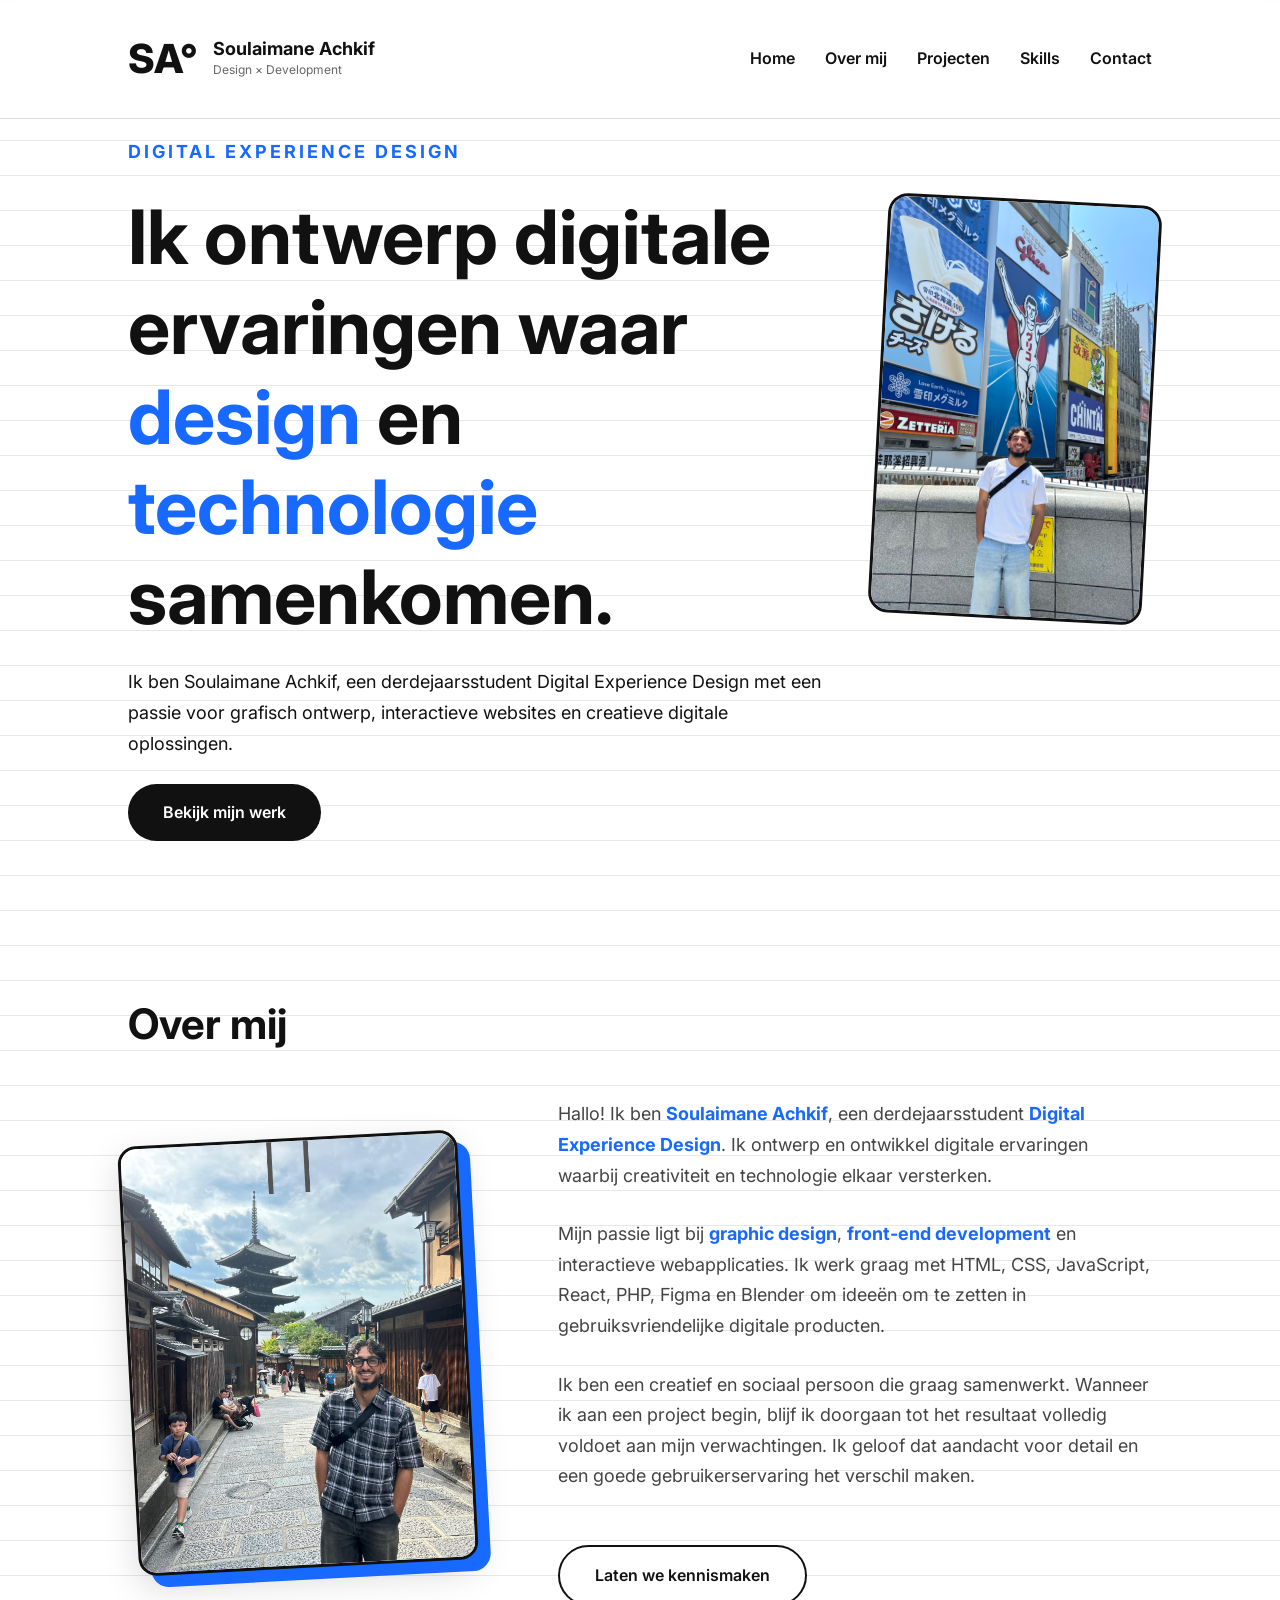
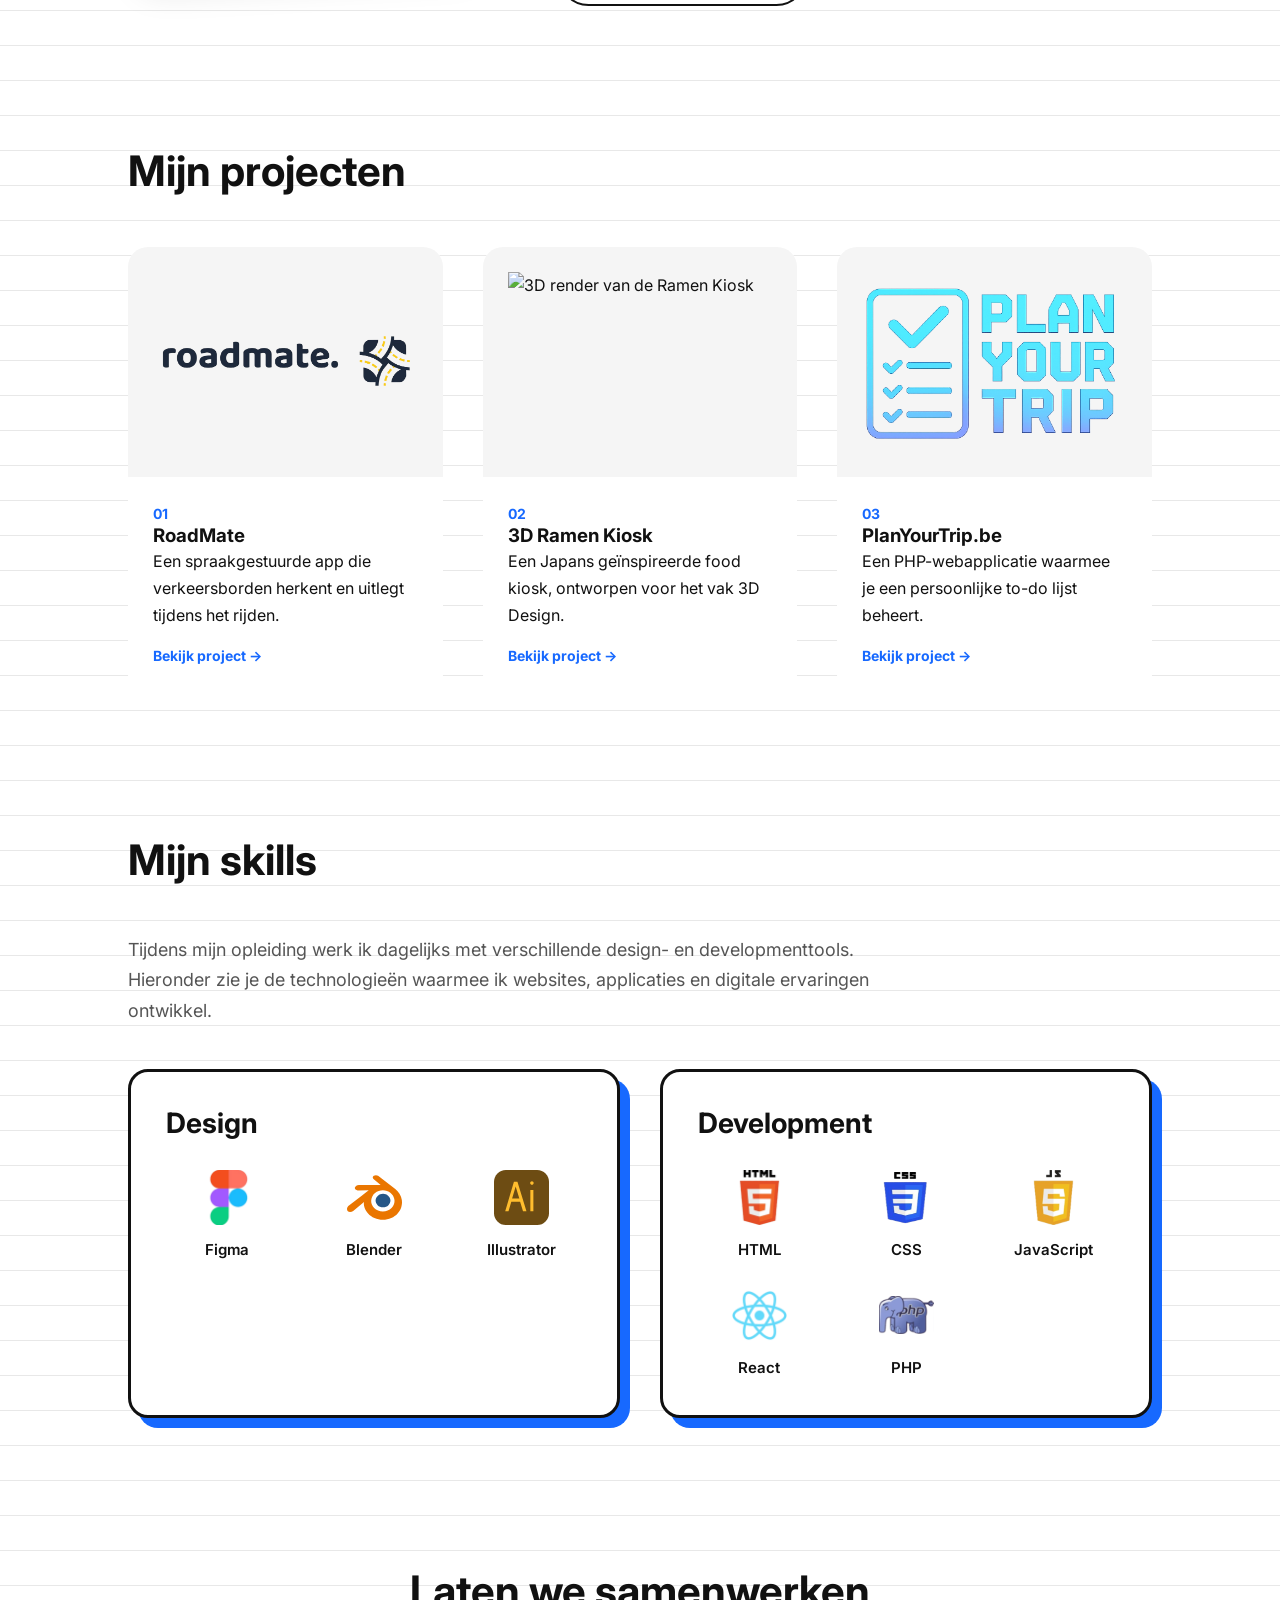
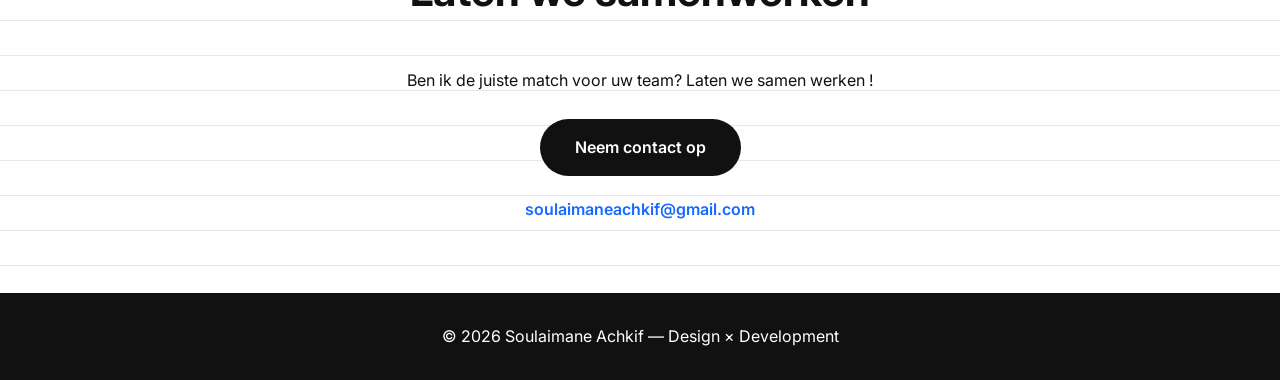
==== index.html @ 0253dff3 "Eerste versie portfolio website" ====
<!DOCTYPE html>
<html lang="nl">

<head>

<meta charset="UTF-8">
<meta name="viewport" content="width=device-width, initial-scale=1.0">
<link rel="icon" type="image/png" href="favicon.png">
<title>Soulaimane Achkif | Digital Experience Designer</title>

<meta name="description" content="Portfolio van Soulaimane Achkif, Digital Experience Designer gespecialiseerd in graphic design, UX/UI en development. Bekijk zijn projecten.">

<link rel="stylesheet" href="style.css">


</head>


<body>


<nav>

<div class="logo">

<span>SA°</span>

<div>
<h3>Soulaimane Achkif</h3>
<p>Design × Development</p>
</div>

</div>


<ul>

<li><a href="#home">Home</a></li>
<li><a href="#about">Over mij</a></li>
<li><a href="#projects">Projecten</a></li>
<li><a href="#skills">Skills</a></li>
<li><a href="#contact">Contact</a></li>

</ul>


</nav>





<section id="home" class="hero">


<div class="hero-text">


<p class="small">
DIGITAL EXPERIENCE DESIGN
</p>


<h1>

Ik ontwerp digitale ervaringen
waar <span>design</span> en
<span>technologie</span>
samenkomen.

</h1>


<p>

Ik ben Soulaimane Achkif, een derdejaarsstudent Digital Experience Design met een passie voor grafisch ontwerp, interactieve websites en creatieve digitale oplossingen.

</p>


<a class="button" href="#projects">

Bekijk mijn werk

</a>


</div>



<div class="profile-card">

<img src="images/profile.jpg" alt="Soulaimane Achkif">

</div>


</section>






<section id="about">

    <h2>Over mij</h2>

    <div class="about-container">

        <div class="about-image">

            <div class="paperclip"></div>

            <img src="images/about-me.jpeg" alt="Soulaimane Achkif">

        </div>

        <div class="text">

            <p>
                Hallo! Ik ben <strong>Soulaimane Achkif</strong>, een derdejaarsstudent
                <strong>Digital Experience Design</strong>. Ik ontwerp en ontwikkel digitale
                ervaringen waarbij creativiteit en technologie elkaar versterken.
            </p>

            <p>
                Mijn passie ligt bij <strong>graphic design</strong>,
                <strong>front-end development</strong> en interactieve webapplicaties.
                Ik werk graag met HTML, CSS, JavaScript, React, PHP, Figma en Blender
                om ideeën om te zetten in gebruiksvriendelijke digitale producten.
            </p>

            <p>
                Ik ben een creatief en sociaal persoon die graag samenwerkt.
                Wanneer ik aan een project begin, blijf ik doorgaan tot het resultaat
                volledig voldoet aan mijn verwachtingen. Ik geloof dat aandacht voor
                detail en een goede gebruikerservaring het verschil maken.
            </p>

            <a class="button secondary" href="#contact">
                Laten we kennismaken
            </a>

        </div>

    </div>

</section>






<section id="projects">


<h2>
Mijn projecten
</h2>


<div class="projects">



<a class="project-card" href="project1.html">

<article>

<img class="contain" src="images/project1.png" alt="RoadMate app logo">

<div>

<p class="number">
01
</p>

<h3>
RoadMate
</h3>

<p>

Een spraakgestuurde app die verkeersborden herkent en uitlegt tijdens het rijden.

</p>

<span class="view-project">Bekijk project</span>

</div>


</article>

</a>





<a class="project-card" href="project2.html">

<article>

<img class="contain" src="images/project2.png" alt="3D render van de Ramen Kiosk">

<div>

<p class="number">
02
</p>

<h3>
3D Ramen Kiosk
</h3>

<p>

Een Japans geïnspireerde food kiosk, ontworpen voor het vak 3D Design.

</p>

<span class="view-project">Bekijk project</span>

</div>


</article>

</a>





<a class="project-card" href="project3.html">

<article>

<img src="images/project3.png" alt="Schermafbeelding van PlanYourTrip.be">

<div>

<p class="number">
03
</p>

<h3>
PlanYourTrip.be
</h3>

<p>

Een PHP-webapplicatie waarmee je een persoonlijke to-do lijst beheert.

</p>

<span class="view-project">Bekijk project</span>

</div>


</article>

</a>



</div>


</section>







<section id="skills">

    <h2>Mijn skills</h2>

    <p class="skills-intro">
        Tijdens mijn opleiding werk ik dagelijks met verschillende design- en developmenttools.
        Hieronder zie je de technologieën waarmee ik websites, applicaties en digitale ervaringen ontwikkel.
    </p>

    <div class="skills-grid">

        <div class="skill-card">

            <h3>Design</h3>

            <div class="tech-icons">

                <div class="tech">
                    <img src="images/figma.svg" alt="Figma">
                    <span>Figma</span>
                </div>

                <div class="tech">
                    <img src="images/blender.svg" alt="Blender">
                    <span>Blender</span>
                </div>

                <div class="tech">
                    <img src="images/illustrator.svg" alt="Illustrator">
                    <span>Illustrator</span>
                </div>

            </div>

        </div>



        <div class="skill-card">

            <h3>Development</h3>

            <div class="tech-icons">

                <div class="tech">
                    <img src="images/html.svg" alt="HTML">
                    <span>HTML</span>
                </div>

                <div class="tech">
                    <img src="images/css.svg" alt="CSS">
                    <span>CSS</span>
                </div>

                <div class="tech">
                    <img src="images/js.svg" alt="JavaScript">
                    <span>JavaScript</span>
                </div>

                <div class="tech">
                    <img src="images/react.svg" alt="React">
                    <span>React</span>
                </div>

                <div class="tech">
                    <img src="images/php.svg" alt="PHP">
                    <span>PHP</span>
                </div>


            </div>

        </div>

    </div>

</section>







<section id="contact">

<h2>
Laten we samenwerken
</h2>

<p>
Ben ik de juiste match voor uw team? Laten we samen werken !
</p>


<a class="button" 
href="mailto:soulaimaneachkif@gmail.com?subject=Stage%20aanvraag%20Digital%20Experience%20Design">
Neem contact op
</a>


<p class="email">
soulaimaneachkif@gmail.com
</p>


</section>





<footer>

<p>

© 2026 Soulaimane Achkif — Design × Development

</p>


</footer>



<script src="script.js"></script>


</body>

</html>
---- style.css ----
/* =========================
   GENERAL
========================= */

@import url('https://fonts.googleapis.com/css2?family=Inter:wght@300;400;600;700;800&display=swap');


*{
    margin:0;
    padding:0;
    box-sizing:border-box;
}


html{
    scroll-behavior:smooth;
}


body{

    font-family:'Inter', sans-serif;
    color:#111;
    background:white;

    /* notebook effect */

    background-image:
    linear-gradient(#e8e8e8 1px, transparent 1px);

    background-size:100% 35px;

    line-height:1.7;

}



img{

    max-width:100%;
    display:block;

}


a{

    text-decoration:none;
    color:inherit;

}



section{

    padding:70px 10%;

}


.hero{
    padding-top:0px;
}





h1,h2,h3{

    line-height:1.2;

}


h2{

    font-size:42px;
    margin-bottom:50px;

}


/* =========================
   NAVIGATION
========================= */


nav{

    position:sticky;
    top:0;

    z-index:100;

    display:flex;
    justify-content:space-between;
    align-items:center;

    padding:25px 10%;

    background:rgba(255,255,255,.85);

    backdrop-filter:blur(10px);

    border-bottom:1px solid #ddd;

}



.logo{

    display:flex;
    align-items:center;
    gap:15px;

}


.logo span{

    font-size:40px;
    font-weight:800;

}



.logo h3{

    font-size:18px;

}


.logo p{

    font-size:12px;
    color:#666;

}



nav ul{

    display:flex;
    gap:30px;
    list-style:none;

}



nav a{

    font-weight:600;

}


nav a:hover{

    color:#1769ff;

}



/* terug-naar-projecten link op detailpagina's */

.back-link{

    display:inline-flex;
    align-items:center;
    gap:8px;

    font-weight:600;
    font-size:14px;

    margin-bottom:25px;

}


.back-link:hover{

    color:#1769ff;

}



/* =========================
   HERO
========================= */


.hero{

    min-height:90vh;

    display:flex;

    align-items:center;

    justify-content:space-between;

    gap:50px;

}



.hero-text{

    max-width:700px;

}



.small{

    font-size:14px;
    letter-spacing:3px;
    font-weight:bold;

    color:#1769ff;

}



.hero h1{

    font-size:clamp(40px,6vw,75px);

    margin:25px 0;

}



.hero span{

    color:#1769ff;

}



.hero p{

    font-size:18px;

}



.button{

    display:inline-block;

    margin-top:25px;

    padding:15px 35px;

    background:#111;

    color:white;

    border-radius:50px;

    transition:.3s;

    font-weight:600;

}



.button:hover{

    background:#1769ff;

    transform:translateY(-5px);

}


.button.secondary{

    background:white;
    color:#111;
    border:2px solid #111;

}


.button.secondary:hover{

    background:#111;
    color:white;

}



.profile-card{

    width:330px;

    height:420px;

    overflow:hidden;

    border:3px solid #111;

    border-radius:20px;

    transform:translateY(-80px) rotate(3deg);

}



.profile-card img{

    width:100%;
    height:100%;
    object-fit:cover;

}



/* =========================
   ABOUT
========================= */


.about-container{

    display:flex;
    align-items:center;
    gap:90px;

    margin-top:0px;

}

.about-image{

    position:relative;

    width:340px;
    height:430px;

    flex-shrink:0;

    border:3px solid #111;
    border-radius:18px;

    overflow:hidden;

    background:white;

    transform:rotate(-3deg);

    box-shadow:
        12px 12px 0px #1769ff,
        0px 12px 35px rgba(0,0,0,.15);

    transition:.4s;

}

.about-image:hover{

    transform:rotate(0deg) translateY(-10px);

}

.about-image img{

    width:100%;
    height:100%;

    object-fit:cover;
    object-position:center;

}

.paperclip{

    position:absolute;

    top:-18px;
    left:50%;

    transform:translateX(-50%);

    width:42px;
    height:70px;

    border:5px solid #555;

    border-bottom:none;

    border-radius:30px 30px 0 0;

    background:transparent;

    z-index:20;

}



.text{

    max-width:700px;

}



.text p{

    margin-bottom:28px;

    font-size:18px;

    color:#444;

}

.text strong{

    color:#1769ff;

}




/* =========================
   PROJECTS
========================= */


.projects{

    display:grid;

    grid-template-columns:repeat(auto-fit,minmax(300px,1fr));

    gap:40px;

}



article{

    background:white;

    border:2px;

    border-radius:20px;

    overflow:hidden;

    transition:.4s;

}


a.project-card{

    display:block;

}


a.project-card article{

    height:100%;

}



article:hover{

    transform:translateY(-10px);

}



article img{

    height:230px;
    width:100%;

    object-fit:cover;
    object-position:center;

    background:#f5f5f5;

}


article img.contain{

    object-fit:contain;

    padding:25px;

}



article div{

    padding:25px;

}



.number{

    font-size:14px;

    color:#1769ff;

    font-weight:bold;

}


.view-project{

    display:inline-block;

    margin-top:15px;

    font-weight:700;

    font-size:14px;

    color:#1769ff;


}


.view-project::after{

    content:" →";

}

.view-project:hover{

    text-decoration:underline;

}



/* =========================
   SKILLS
========================= */

.skills-intro{

    max-width:750px;

    margin-bottom:50px;

    color:#555;

    font-size:18px;

}


.skills-grid{

    display:grid;

    grid-template-columns:repeat(auto-fit,minmax(400px,1fr));

    gap:40px;

}



.skill-card{

    background:white;

    border:3px solid #111;

    border-radius:20px;

    padding:35px;

    transition:.35s;

    transform:translateY(-8px);

    box-shadow:10px 10px 0px #1769ff;

}


.skill-card:hover{

    transform:translateX(10px);

}


.skill-card h3{

    margin-bottom:30px;

    font-size:28px;

}



.tech-icons{

    display:grid;

    grid-template-columns:repeat(3,1fr);

    gap:25px;

}



.tech{

    display:flex;

    flex-direction:column;

    align-items:center;

    gap:12px;

    transition:.3s;

}


.tech:hover{

    transform:translateY(-6px);

}



.tech img{

    width:55px;

    height:55px;

    object-fit:contain;

}



.tech span{

    font-size:15px;

    font-weight:600;

}


/* =========================
   PROJECT DETAIL PAGES
========================= */


.project-hero{

    min-height:60vh;

    display:flex;
    flex-direction:column;
    justify-content:center;

    gap:20px;

    margin-top:-50px;

}


.project-hero .small{

    display:inline-block;

}


.project-hero h1{

    font-size:clamp(36px,5vw,60px);

}


.project-hero .lead{

    font-size:19px;
    max-width:750px;
    color:#333;

}


.project-hero-img{

    width:100%;

    max-height:420px;

    object-fit:cover;

    border:3px solid #111;

    border-radius:20px;

    margin-top:10px;

}

.project-hero-img.contain-image{

    object-fit:contain;
    object-position: center;

    padding:25px;

    background:#f5f5f5;

}


/* =========================
   STORY + SKETCHBOOK
========================= */


.story-layout{

    display:grid;

    grid-template-columns:1fr 350px;

    gap:60px;

    align-items:start;

}



.sketchbook{

    background:#faf7f0;

    border:2px solid #111;

    border-radius:12px;

    padding:25px;

    transform:rotate(2deg);

    box-shadow:8px 8px 0 #111;
    margin-top: -40px;

}



.sketch-title{

    font-size:13px;

    font-weight:800;

    letter-spacing:2px;

    margin-bottom:20px;

}



.sketchbook img{

    width:100%;

    border:1px solid #111;

    margin-bottom:20px;

}



.notes{

    font-family:cursive;

    font-size:16px;

    line-height:1.8;

}



.notes p{

    margin:8px 0;

}



.cta-row{

    display:flex;

    flex-wrap:wrap;

    gap:15px;

    margin-top:10px;

}


.cta-row .button{

    margin-top:0;

}


.feature-list{

    list-style:none;

    display:grid;

    gap:15px;

    margin:0 0 30px 0;

}


.feature-list li{

    padding-left:28px;

    position:relative;

}


.feature-list li::before{

    content:"✓";

    position:absolute;
    left:0;

    color:#1769ff;
    font-weight:800;

}



.gallery{

    display:grid;

    grid-template-columns:repeat(auto-fit,minmax(280px,1fr));

    gap:25px;

    margin-top:20px;

}


.gallery figure{

    border:2px solid #111;
    border-radius:20px;

    overflow:hidden;

    background:#f5f5f5;

}


.gallery img,
.gallery video{

    width:100%;

    height:260px;

    object-fit:cover;

}


.gallery figcaption{

    padding:15px 20px;

    font-size:14px;

    color:#555;

}


.meta-row{

    display:flex;

    flex-wrap:wrap;

    gap:12px;

    margin-bottom:10px;

}


.meta-tag{

    font-size:13px;

    font-weight:600;

    padding:6px 16px;

    border:2px solid #111;

    border-radius:50px;

}


/* =========================
   IMAGE LIGHTBOX NOTEBOOK STYLE
========================= */


.lightbox{

    position:fixed;

    inset:0;

    background:rgba(0,0,0,.75);

    display:none;

    justify-content:center;

    align-items:center;

    z-index:999;


}


.lightbox.active{

    display:flex;

}



/* notebook papier */

.lightbox-paper{


    position:relative;

    width:min(90%,900px);

    background:#faf7f0;

    border:3px solid #111;

    border-radius:18px;

    padding:40px;


    box-shadow:
    12px 12px 0 #1769ff,
    0 20px 50px rgba(0,0,0,.4);


    transform:rotate(-1deg);

}



/* paperclip */

.lightbox-paper::before{
    /* box-shadow:2px 3px 5px rgba(0,0,0,.25); */

    content:"";

    position:absolute;

    top:-20px;

    left:-5px;


    width:45px;

    height:75px;


    border:5px solid #555;

    border-bottom:none;


    border-radius:30px 30px 0 0;


    background:transparent;


    transform:rotate(-35deg);


    z-index:10;

}




.lightbox-image{


    width:100%;

    max-height:70vh;

    object-fit:contain;


    border:2px solid #111;

    background:white;

}



/* knoppen */


.close-lightbox,
.prev-image,
.next-image{


    position:absolute;


    border:none;

    background:#111;

    color:white;


    width:45px;

    height:45px;


    border-radius:50%;


    font-size:22px;

    cursor:pointer;


    transition:.3s;


}



.close-lightbox:hover,
.prev-image:hover,
.next-image:hover{


    background:#1769ff;


}



.close-lightbox{


    top:15px;

    right:15px;


}



.prev-image{


    left:15px;

    top:50%;

    transform:translateY(-50%);


}



.next-image{


    right:15px;

    top:50%;

    transform:translateY(-50%);


}




.gallery-image{


    cursor:pointer;

    transition:.3s;


}



.gallery-image:hover{


    transform:scale(1.03);


}



/* =========================
   CONTACT
========================= */


#contact{

    text-align:center;

}

.email{
    margin-top:20px;
    font-weight:600;
    color:#1769ff;
}



/* =========================
   FOOTER
========================= */


footer{

    padding:30px;

    background:#111;

    color:white;

    text-align:center;

}



/* =========================
   ANIMATION
========================= */


.hidden{

    opacity:0;

    transform:translateY(40px);

    transition:1s;

}


.show{

    opacity:1;

    transform:none;

}



@media (prefers-reduced-motion: reduce){

    .hidden{

        opacity:1;
        transform:none;
        transition:none;

    }

}



/* =========================
   MOBILE
========================= */


@media(max-width:900px){


nav{

    flex-direction:column;

    gap:20px;

}



nav ul{

    flex-wrap:wrap;

    justify-content:center;

}



.hero{

    flex-direction:column;

    text-align:center;

}



.profile-card{

    width:280px;

}



.about-container{

    flex-direction:column;

    gap:50px;

}


.about-image{

    width:280px;

    height:360px;

}


.text{

    text-align:center;

}


.story-layout{

    grid-template-columns:1fr;

    gap:40px;

}


.sketchbook{

    max-width:400px;

    margin:auto;

}



section{

    padding:70px 5%;

}


.cta-row{

    justify-content:center;

}


}
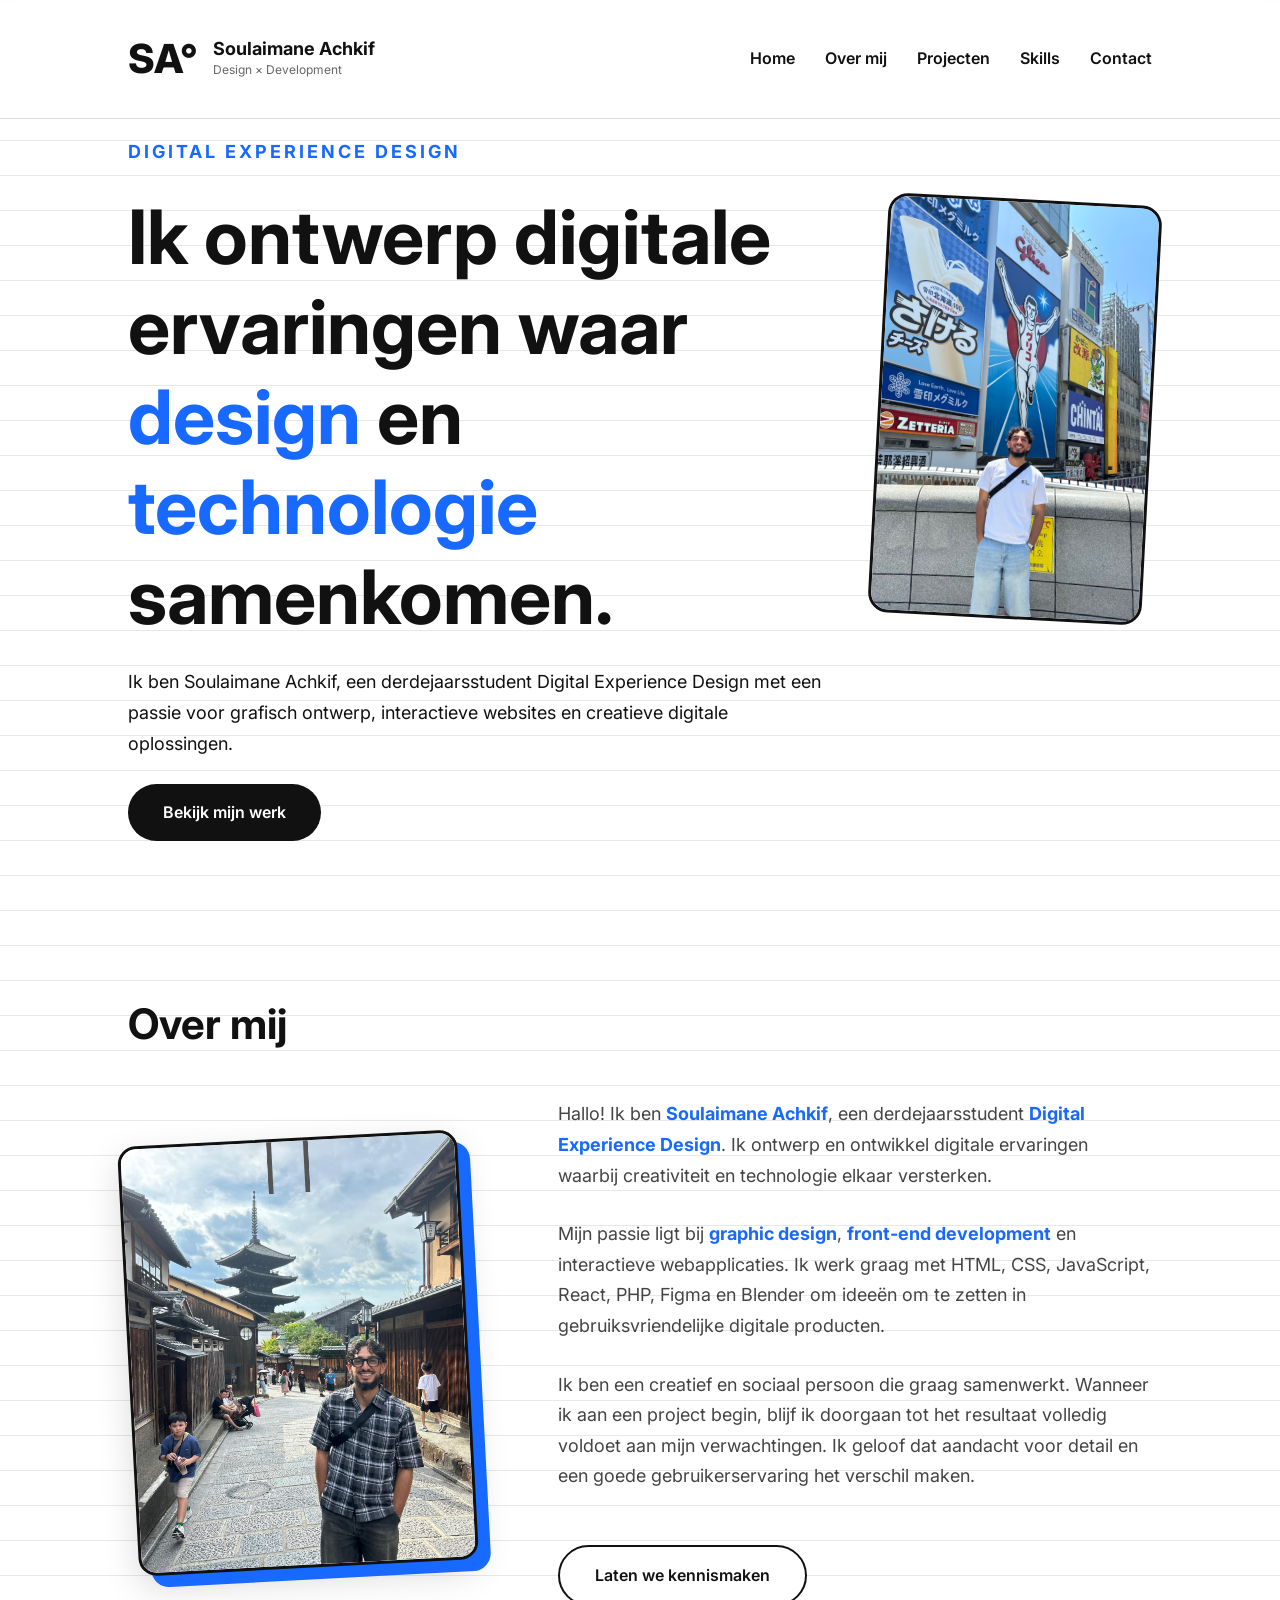
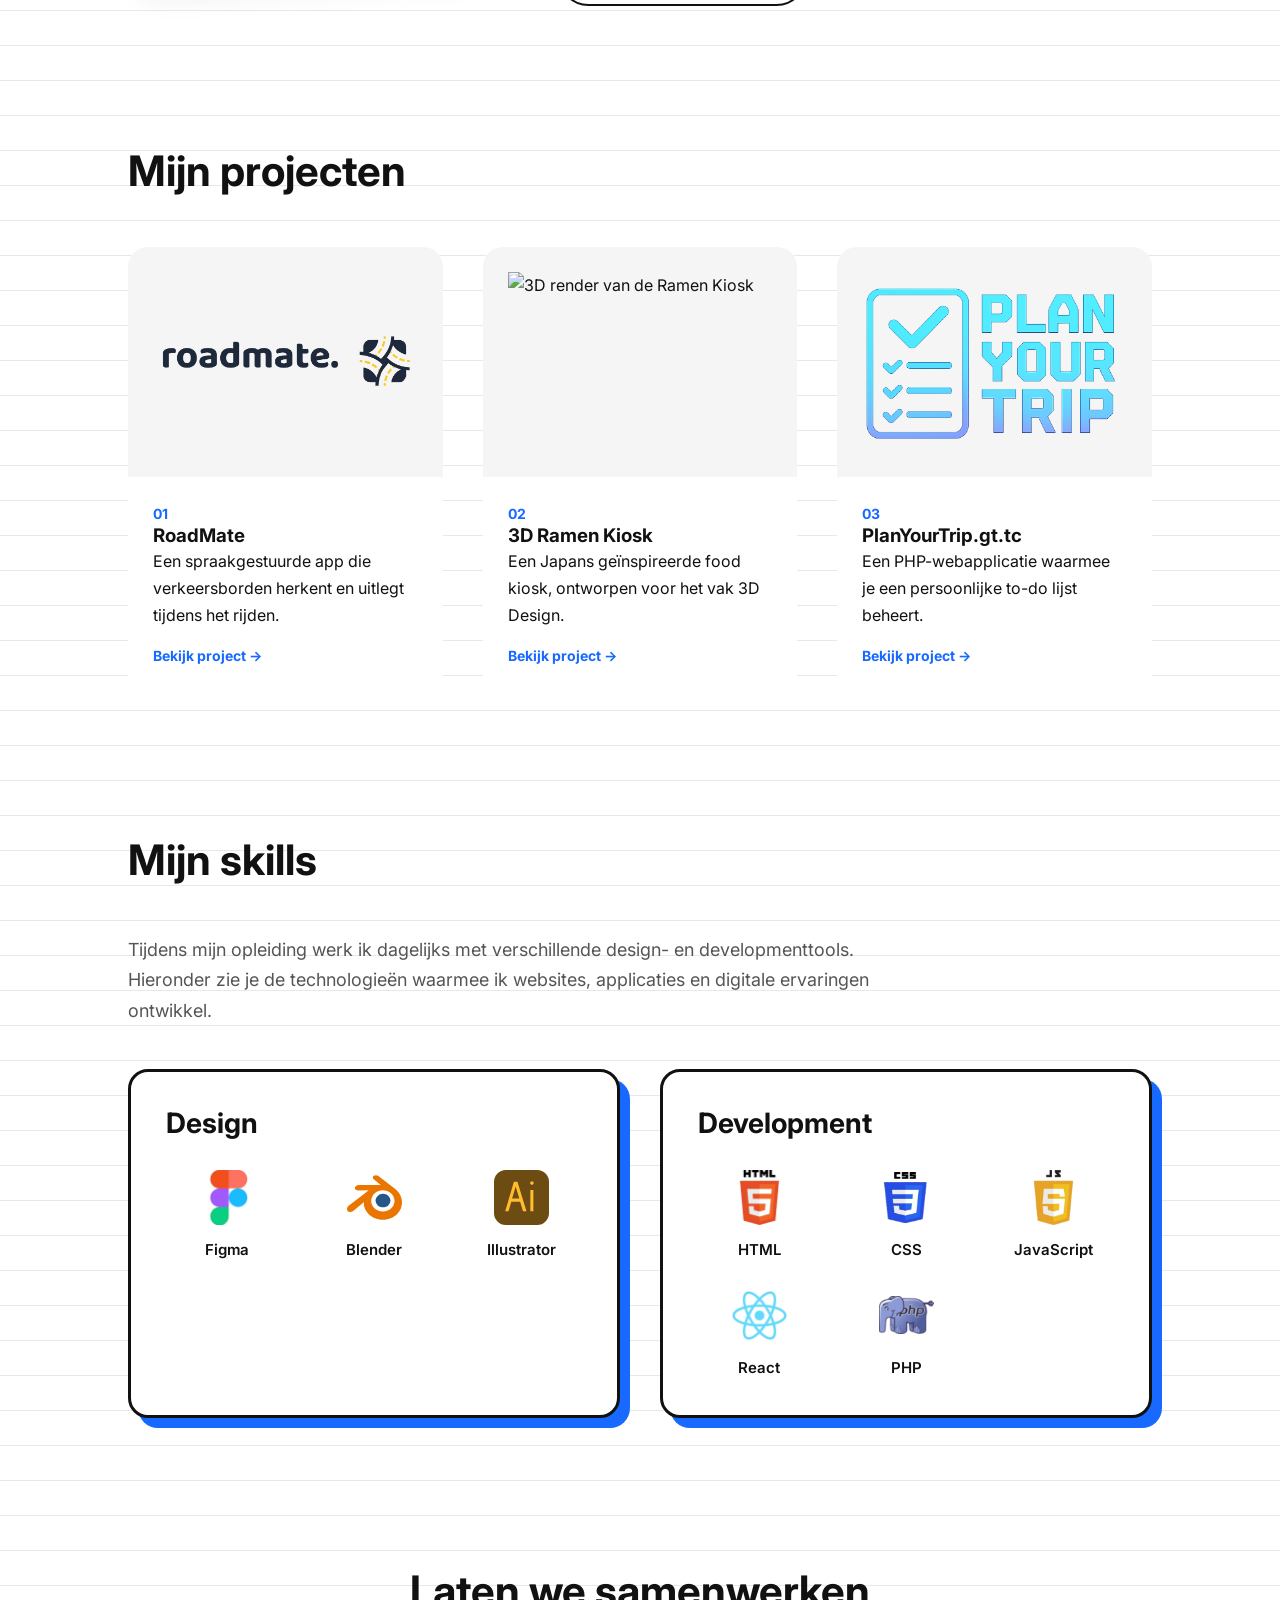
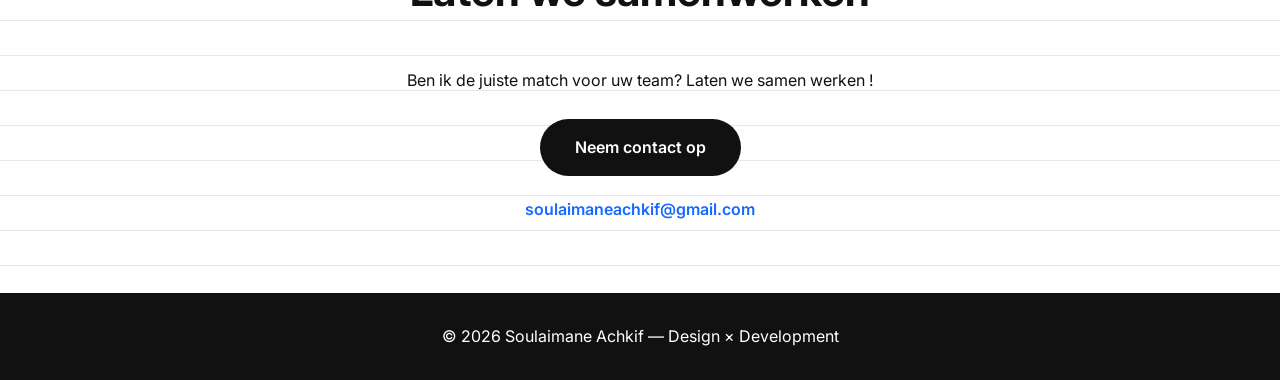
==== commit 18507b50: "nieuwe link voor project3" ====
--- a/index.html
+++ b/index.html
@@ -22,27 +22,26 @@
 <nav>
 
 <div class="logo">
-
 <span>SA°</span>
-
 <div>
 <h3>Soulaimane Achkif</h3>
 <p>Design × Development</p>
 </div>
-
-</div>
-
-
-<ul>
-
+</div>
+
+<ul id="nav-menu">
 <li><a href="#home">Home</a></li>
 <li><a href="#about">Over mij</a></li>
 <li><a href="#projects">Projecten</a></li>
 <li><a href="#skills">Skills</a></li>
 <li><a href="#contact">Contact</a></li>
-
 </ul>
 
+<button class="hamburger" id="hamburger" aria-label="Menu openen" aria-expanded="false">
+<span></span>
+<span></span>
+<span></span>
+</button>
 
 </nav>
 
@@ -240,7 +239,7 @@
 
 <article>
 
-<img src="images/project3.png" alt="Schermafbeelding van PlanYourTrip.be">
+<img src="images/project3.png" alt="Schermafbeelding van PlanYourTrip.gt.tc">
 
 <div>
 
@@ -249,7 +248,7 @@
 </p>
 
 <h3>
-PlanYourTrip.be
+PlanYourTrip.gt.tc
 </h3>
 
 <p>
--- a/style.css
+++ b/style.css
@@ -14,6 +14,7 @@
 
 html{
     scroll-behavior:smooth;
+    overflow-x:hidden;
 }
 
 
@@ -191,6 +192,70 @@
     color:#1769ff;
 
 }
+
+
+/* =========================
+   HAMBURGER MENU
+========================= */
+
+.hamburger{
+
+    display:none;
+
+    flex-direction:column;
+    justify-content:center;
+    gap:6px;
+
+    width:40px;
+    height:40px;
+
+    background:none;
+    border:none;
+
+    cursor:pointer;
+
+    z-index:200;
+
+}
+
+
+.hamburger span{
+
+    display:block;
+
+    width:100%;
+    height:3px;
+
+    background:#111;
+
+    border-radius:3px;
+
+    transition:.3s;
+
+}
+
+
+.hamburger.active span:nth-child(1){
+
+    transform:translateY(9px) rotate(45deg);
+
+}
+
+
+.hamburger.active span:nth-child(2){
+
+    opacity:0;
+
+}
+
+
+.hamburger.active span:nth-child(3){
+
+    transform:translateY(-9px) rotate(-45deg);
+
+}
+
+
 
 
 
@@ -1294,108 +1359,421 @@
 
 
 
-/* =========================
-   MOBILE
-========================= */
-
-
-@media(max-width:900px){
-
-
-nav{
-
-    flex-direction:column;
-
-    gap:20px;
-
-}
-
-
-
-nav ul{
-
-    flex-wrap:wrap;
-
-    justify-content:center;
-
-}
-
-
-
-.hero{
-
-    flex-direction:column;
-
-    text-align:center;
-
-}
-
-
-
-.profile-card{
-
-    width:280px;
-
-}
-
-
-
-.about-container{
-
-    flex-direction:column;
-
-    gap:50px;
-
-}
-
-
-.about-image{
-
-    width:280px;
-
-    height:360px;
-
-}
-
-
-.text{
-
-    text-align:center;
-
-}
-
-
-.story-layout{
-
-    grid-template-columns:1fr;
-
-    gap:40px;
-
-}
-
-
-.sketchbook{
-
-    max-width:400px;
-
-    margin:auto;
-
-}
-
-
-
-section{
-
-    padding:70px 5%;
-
-}
-
-
-.cta-row{
-
-    justify-content:center;
-
-}
-
-
-}+/* =========================================================
+   RESPONSIVE — TABLET (max-width: 1024px)
+========================================================= */
+
+@media (max-width: 1024px){
+
+    section{
+
+        padding:60px 6%;
+
+    }
+
+    /* --- hamburger aan, volledig menu uit --- */
+
+    .hamburger{
+
+        display:flex;
+
+    }
+
+    nav ul#nav-menu{
+
+        position:fixed;
+
+        top:0;
+        right:0;
+
+        width:70%;
+        max-width:340px;
+        height:100vh;
+
+        margin:0;
+        padding:100px 40px;
+
+        background:#fff;
+
+        flex-direction:column;
+
+        align-items:flex-start;
+
+        gap:35px;
+
+        box-shadow:-10px 0 30px rgba(0,0,0,.15);
+
+        transform:translateX(100%);
+        visibility:hidden;
+        pointer-events:none;
+
+        transition:transform .4s ease, visibility 0s linear .4s;
+
+        z-index:150;
+
+        overflow-y:auto;
+
+    }
+
+    nav ul#nav-menu.active{
+
+        transform:translateX(0);
+        visibility:visible;
+        pointer-events:auto;
+
+        transition:transform .4s ease, visibility 0s linear 0s;
+
+    }
+
+    nav ul#nav-menu li{
+
+        width:100%;
+
+    }
+
+    nav ul#nav-menu a{
+
+        font-size:20px;
+
+    }
+
+    /* overlay achter het menu */
+
+    .nav-overlay{
+
+        content:"";
+
+        position:fixed;
+
+        inset:0;
+
+        background:rgba(0,0,0,.4);
+
+        opacity:0;
+
+        pointer-events:none;
+
+        transition:.3s;
+
+        z-index:140;
+
+    }
+
+    .nav-overlay.active{
+
+        opacity:1;
+
+        pointer-events:auto;
+
+    }
+
+    /* --- hero --- */
+
+    .hero{
+
+        flex-direction:column-reverse;
+
+        text-align:center;
+
+        min-height:auto;
+
+        padding-top:40px;
+
+        padding-bottom:60px;
+
+        gap:40px;
+
+    }
+
+    .hero-text{
+
+        max-width:100%;
+
+    }
+
+    .hero p{
+
+        margin:0 auto;
+
+        max-width:600px;
+
+    }
+
+    .profile-card{
+
+        transform:none;
+
+        width:280px;
+        height:340px;
+
+        margin:0 auto;
+
+    }
+
+    /* --- about --- */
+
+    .about-container{
+
+        flex-direction:column;
+
+        gap:50px;
+
+        text-align:center;
+
+    }
+
+    .about-image{
+
+        margin:0 auto;
+
+        transform:rotate(-2deg);
+
+    }
+
+    .text{
+
+        max-width:100%;
+
+    }
+
+    /* --- skills --- */
+
+    .skills-grid{
+
+        grid-template-columns:1fr;
+
+    }
+
+    /* --- project detail --- */
+
+    .story-layout{
+
+        grid-template-columns:1fr;
+
+    }
+
+    .sketchbook{
+
+        margin-top:0;
+
+        transform:rotate(0deg);
+
+    }
+
+}
+
+
+/* =========================================================
+   RESPONSIVE — MOBIEL (max-width: 768px)
+========================================================= */
+
+@media (max-width: 768px){
+
+    nav{
+
+        padding:20px 6%;
+
+    }
+
+    .logo span{
+
+        font-size:32px;
+
+    }
+
+    .logo h3{
+
+        font-size:16px;
+
+    }
+
+    h2{
+
+        font-size:32px;
+
+        margin-bottom:35px;
+
+    }
+
+    .hero h1{
+
+        font-size:clamp(32px,8vw,48px);
+
+        margin:18px 0;
+
+    }
+
+    .hero p{
+
+        font-size:16px;
+
+    }
+
+    .button{
+
+        width:100%;
+
+        text-align:center;
+
+        padding:15px 25px;
+
+    }
+
+    .profile-card{
+
+        width:220px;
+        height:280px;
+
+    }
+
+    .about-image{
+
+        width:100%;
+        max-width:300px;
+        height:360px;
+
+    }
+
+    .text p{
+
+        font-size:16px;
+
+    }
+
+    /* --- projecten --- */
+
+    .projects{
+
+        grid-template-columns:1fr;
+
+        gap:25px;
+
+    }
+
+    /* --- project detail --- */
+
+    .project-hero{
+
+        margin-top:-30px;
+
+        min-height:auto;
+
+    }
+
+    .project-hero h1{
+
+        font-size:clamp(28px,7vw,40px);
+
+    }
+
+    .project-hero .lead{
+
+        font-size:16px;
+
+    }
+
+    .cta-row{
+
+        flex-direction:column;
+
+    }
+
+    .cta-row .button{
+
+        width:100%;
+
+        text-align:center;
+
+    }
+
+    .gallery{
+
+        grid-template-columns:1fr;
+
+    }
+
+    .gallery img,
+    .gallery video{
+
+        height:220px;
+
+    }
+
+    /* --- lightbox --- */
+
+    .lightbox-paper{
+
+        width:95%;
+
+        padding:25px;
+
+    }
+
+    .close-lightbox,
+    .prev-image,
+    .next-image{
+
+        width:38px;
+        height:38px;
+
+        font-size:18px;
+
+    }
+
+}
+
+
+/* =========================================================
+   RESPONSIVE — KLEINE GSM (max-width: 480px)
+========================================================= */
+
+@media (max-width: 480px){
+
+    section{
+
+        padding:50px 6%;
+
+    }
+
+    h2{
+
+        font-size:26px;
+
+    }
+
+    .hero h1{
+
+        font-size:clamp(28px,9vw,36px);
+
+    }
+
+    .small{
+
+        font-size:12px;
+        letter-spacing:2px;
+
+    }
+
+    .skill-card{
+
+        padding:25px;
+
+        box-shadow:6px 6px 0px #1769ff;
+
+    }
+
+    .tech-icons{
+
+        grid-template-columns:repeat(2,1fr);
+
+    }
+
+    nav ul#nav-menu{
+
+        width:85%;
+
+        padding:90px 30px;
+
+    }
+
+}
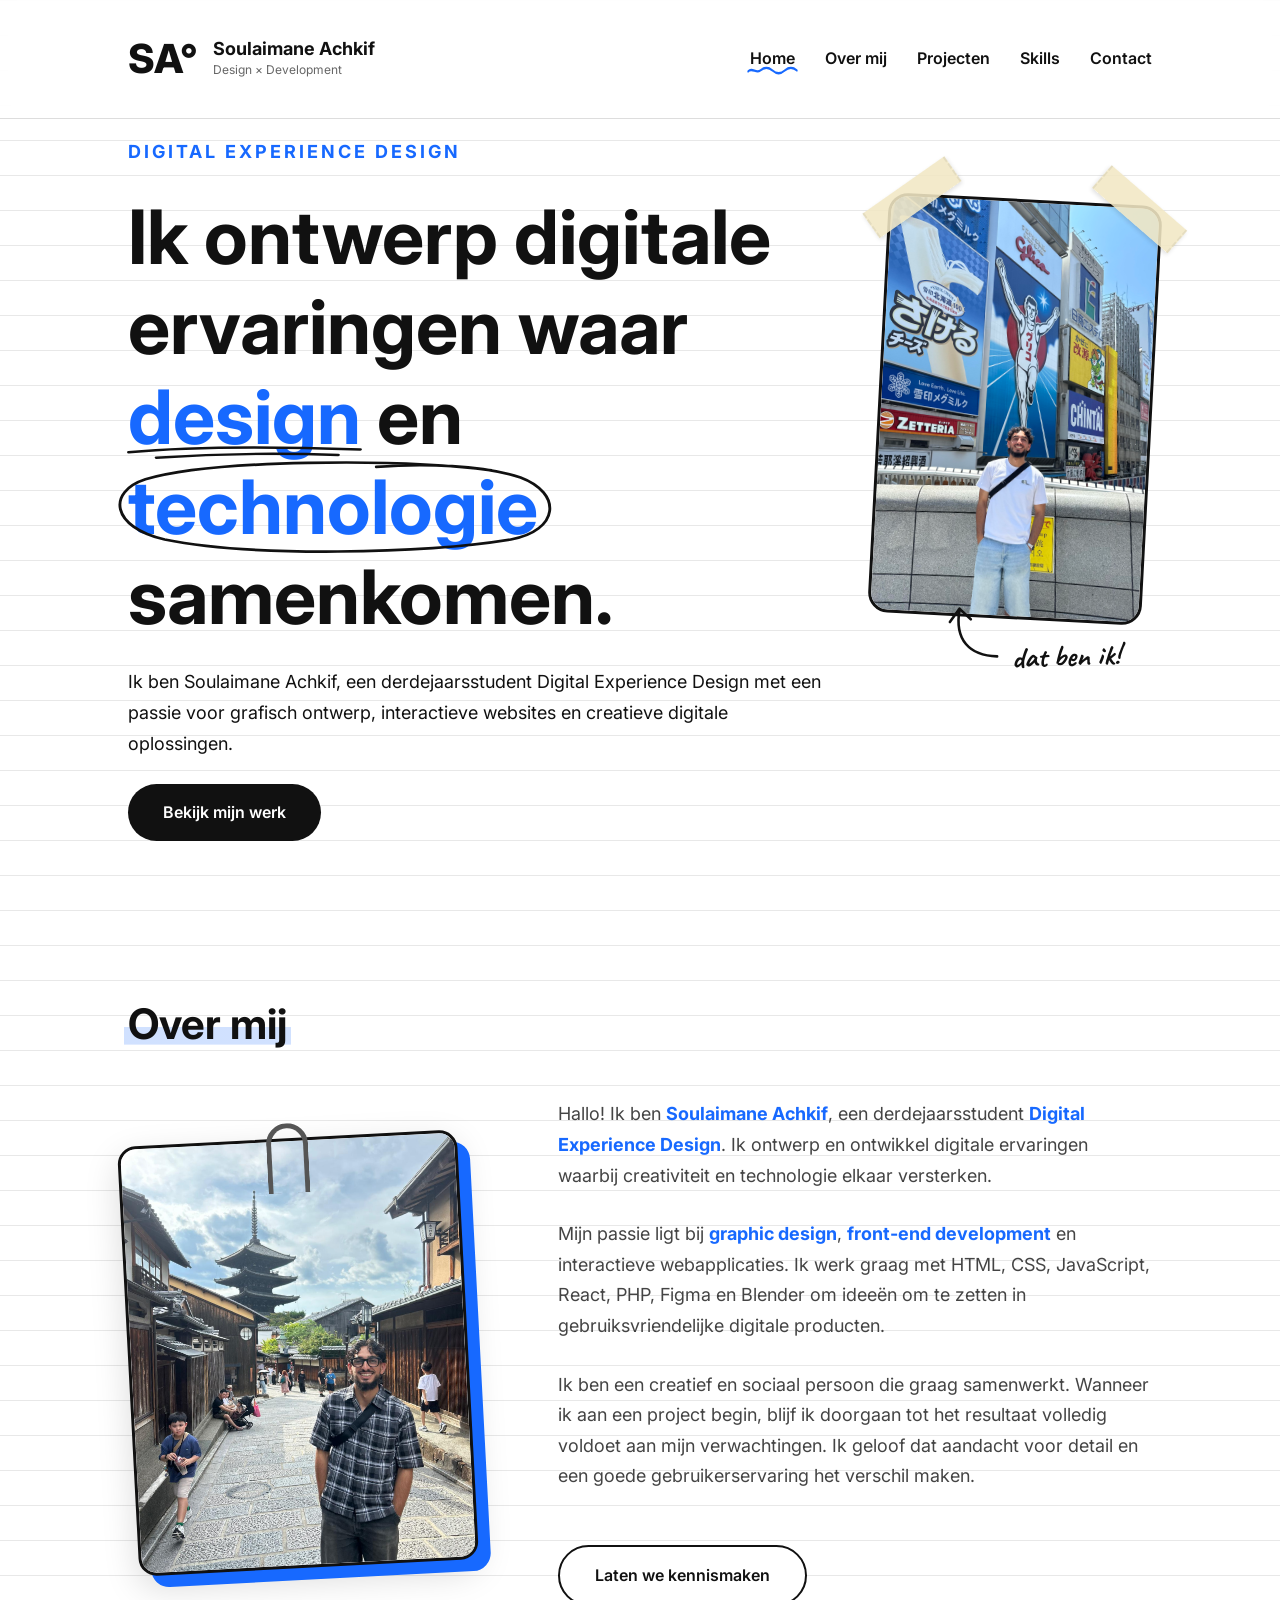
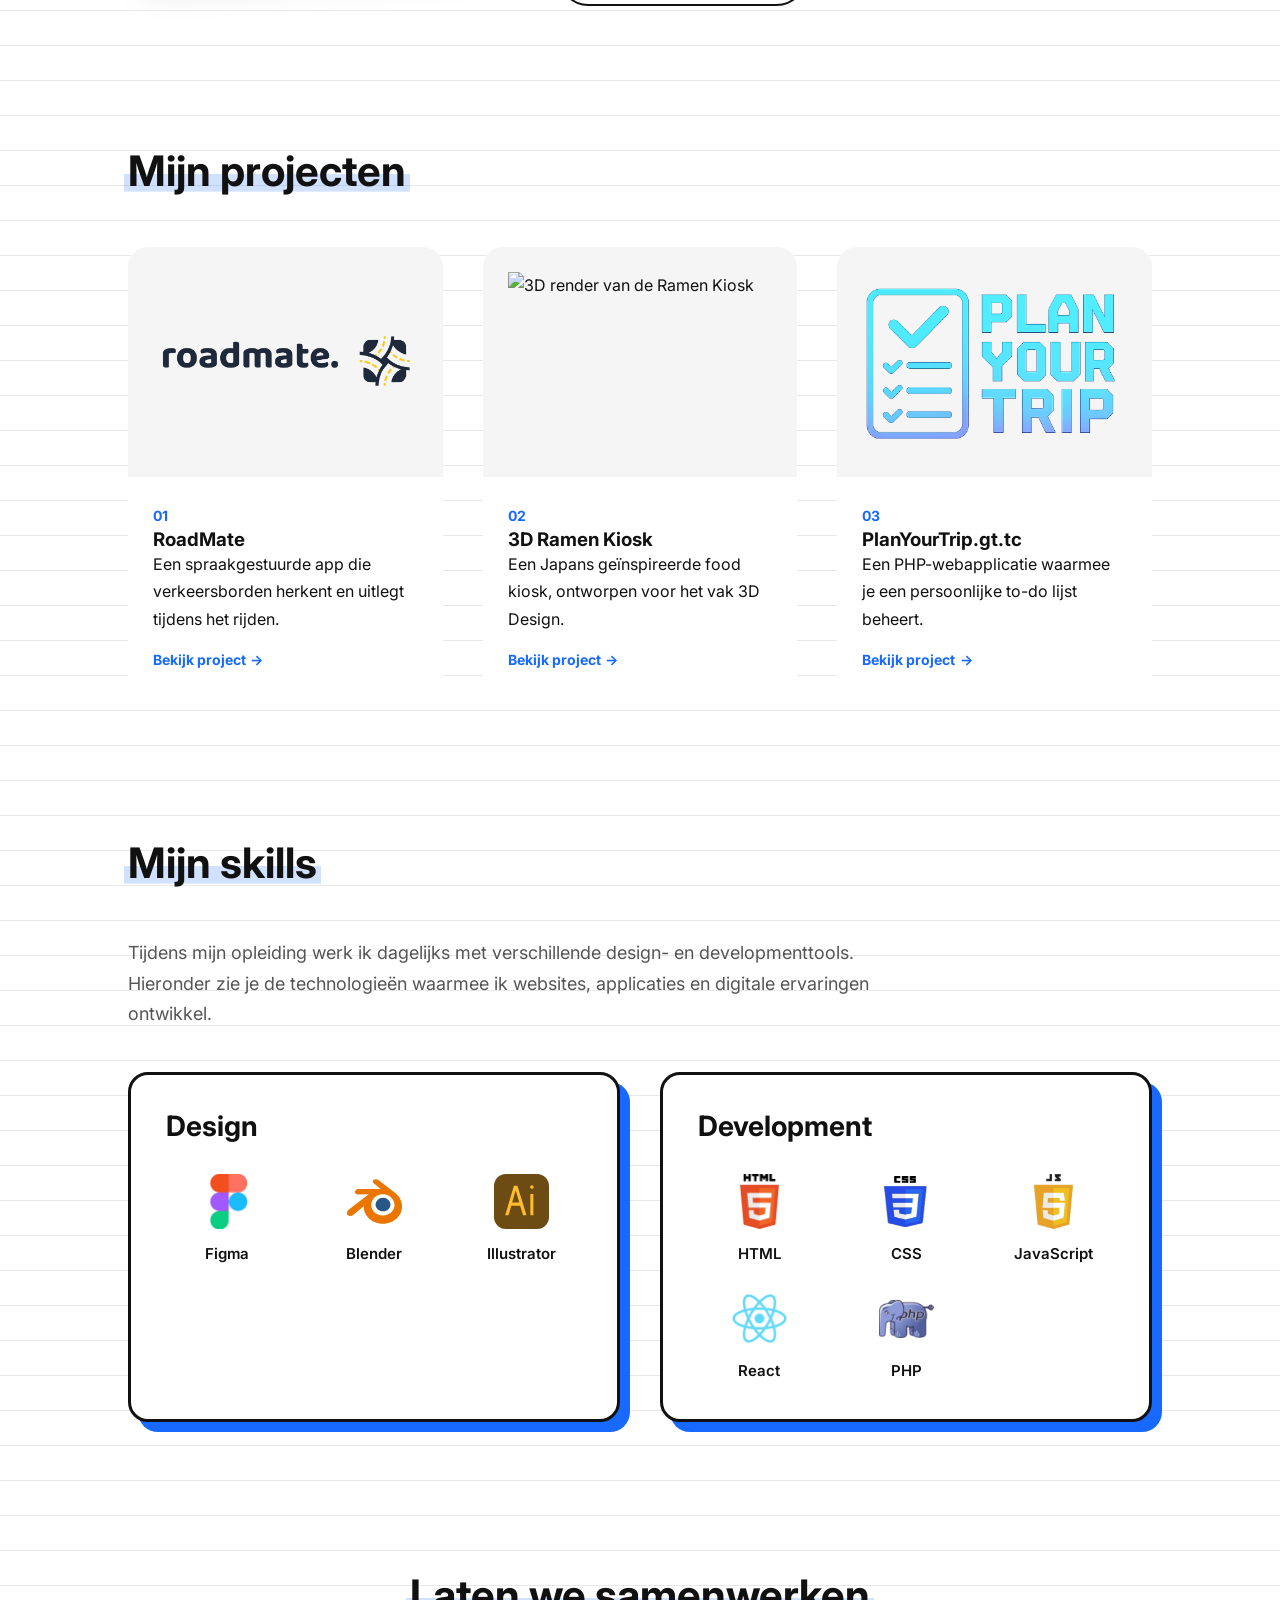
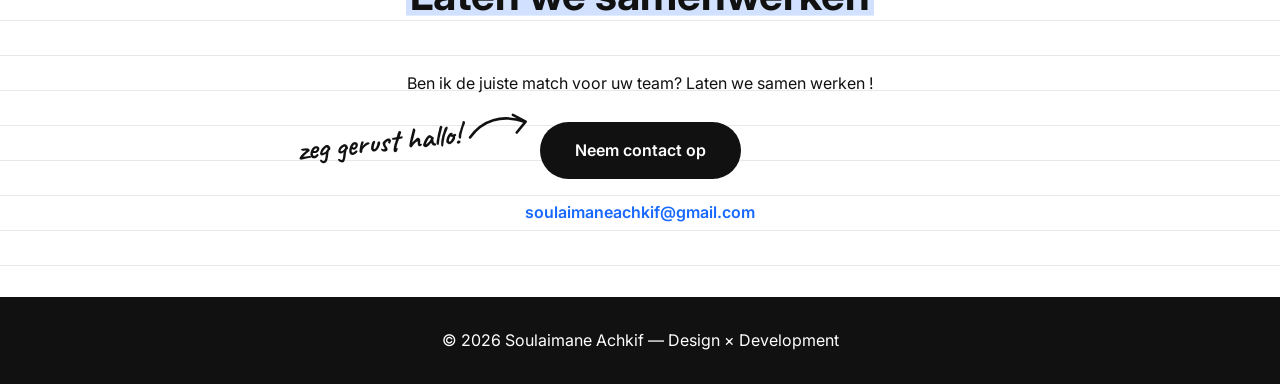
==== commit c24d172d: "Schetsboek-animaties toegevoegd aan portfolio - Homepage: potlood-scrollbalk, krabbels in de hero, g" ====
--- a/index.html
+++ b/index.html
@@ -63,8 +63,8 @@
 <h1>
 
 Ik ontwerp digitale ervaringen
-waar <span>design</span> en
-<span>technologie</span>
+waar <span class="accent">design<svg class="scribble scribble-underline" viewBox="0 0 260 24" preserveAspectRatio="none" aria-hidden="true"><path pathLength="1" d="M4 12 C 60 5, 150 3, 256 8 M 34 20 C 100 14, 170 13, 232 16"/></svg></span> en
+<span class="accent">technologie<svg class="scribble scribble-circle" viewBox="0 0 470 110" preserveAspectRatio="none" aria-hidden="true"><path pathLength="1" d="M400 14 C 300 0, 110 2, 40 24 C 0 38, 4 78, 60 92 C 150 112, 330 108, 420 92 C 470 82, 474 40, 430 22 C 390 8, 330 6, 280 10"/></svg></span>
 samenkomen.
 
 </h1>
@@ -91,6 +91,9 @@
 <div class="profile-card">
 
 <img src="images/profile.jpg" alt="Soulaimane Achkif">
+
+<!-- handgeschreven notitie onder de foto (enkel op grote schermen) -->
+<p class="hand-note profile-note" aria-hidden="true">dat ben ik!<svg class="scribble" viewBox="0 0 58 62" aria-hidden="true"><path pathLength="1" d="M50 54 C 22 52, 8 36, 14 6 M 4 18 L 14 5 L 25 16"/></svg></p>
 
 </div>
 
@@ -374,11 +377,18 @@
 </p>
 
 
-<a class="button" 
+<div class="contact-cta">
+
+<!-- handgeschreven notitie met pijl naar de knop -->
+<p class="hand-note contact-note" aria-hidden="true">zeg gerust hallo!<svg class="scribble" viewBox="0 0 62 34" aria-hidden="true"><path pathLength="1" d="M2 24 C 16 8, 36 4, 58 14 M 47 6 L 59 14 L 49 24"/></svg></p>
+
+<a class="button"
 href="mailto:soulaimaneachkif@gmail.com?subject=Stage%20aanvraag%20Digital%20Experience%20Design">
 Neem contact op
 </a>
 
+</div>
+
 
 <p class="email">
 soulaimaneachkif@gmail.com
--- a/style.css
+++ b/style.css
@@ -2,7 +2,26 @@
    GENERAL
 ========================= */
 
-@import url('https://fonts.googleapis.com/css2?family=Inter:wght@300;400;600;700;800&display=swap');
+@import url('https://fonts.googleapis.com/css2?family=Caveat:wght@500;700&family=Inter:wght@300;400;600;700;800&display=swap');
+
+
+:root{
+
+    --blue:#1769ff;
+    --ink:#111;
+
+    /* markeerstift achter de titels */
+    --marker:rgba(23,105,255,.2);
+
+    /* plakband op de foto's */
+    --tape:rgba(242,232,196,.88);
+
+    --hand:'Caveat', cursive;
+
+    --ease-out:cubic-bezier(.22,1,.36,1);
+    --ease-back:cubic-bezier(.34,1.56,.64,1);
+
+}
 
 
 *{
@@ -377,11 +396,14 @@
 
 .profile-card{
 
+    position:relative;
+
     width:330px;
 
     height:420px;
 
-    overflow:hidden;
+    /* visible zodat het plakband en de notitie over de rand mogen */
+    overflow:visible;
 
     border:3px solid #111;
 
@@ -399,6 +421,8 @@
     height:100%;
     object-fit:cover;
 
+    border-radius:17px;
+
 }
 
 
@@ -430,7 +454,8 @@
     border:3px solid #111;
     border-radius:18px;
 
-    overflow:hidden;
+    /* visible zodat de paperclip boven de foto uitsteekt */
+    overflow:visible;
 
     background:white;
 
@@ -458,6 +483,8 @@
     object-fit:cover;
     object-position:center;
 
+    border-radius:15px;
+
 }
 
 .paperclip{
@@ -898,11 +925,13 @@
 
 .notes{
 
-    font-family:cursive;
-
-    font-size:16px;
-
-    line-height:1.8;
+    font-family:var(--hand);
+
+    font-size:23px;
+
+    font-weight:500;
+
+    line-height:1.5;
 
 }
 
@@ -1319,39 +1348,1148 @@
 
 
 
-/* =========================
-   ANIMATION
-========================= */
-
-
-.hidden{
+/* =========================================================
+   SCHETSBOEK ANIMATIES
+
+   Werkt samen met script.js:
+   - script.js geeft elementen een data-reveal="..." attribuut
+     (up, drop, pop, flip, write of draw)
+   - zodra een element in beeld komt, krijgt het de class .is-visible
+   - --delay bepaalt wanneer een element start, zo verschijnen
+     dingen één voor één
+
+   De animaties gebruiken de losse eigenschappen translate, rotate
+   en scale. Die komen bovenop de bestaande transform, dus de
+   schuine foto's en kaarten houden gewoon hun eigen stand.
+========================================================= */
+
+
+/* ---------- basis: verborgen tot het in beeld komt ---------- */
+
+.js [data-reveal]:not(.is-visible){
 
     opacity:0;
 
-    transform:translateY(40px);
-
-    transition:1s;
-
-}
-
-
-.show{
+}
+
+
+.js [data-reveal].is-visible{
+
+    animation:sa-up .8s var(--ease-out) var(--delay,0ms) backwards;
+
+}
+
+
+/* foto / kaart die op het blad "neergelegd" wordt */
+
+.js [data-reveal="drop"].is-visible{
+
+    animation-name:sa-drop;
+    animation-duration:.9s;
+    animation-timing-function:var(--ease-back);
+
+}
+
+
+/* klein icoontje dat opspringt */
+
+.js [data-reveal="pop"].is-visible{
+
+    animation-name:sa-pop;
+    animation-duration:.6s;
+    animation-timing-function:var(--ease-back);
+
+}
+
+
+/* schetsboek dat openslaat als een bladzijde */
+
+.js [data-reveal="flip"].is-visible{
+
+    animation-name:sa-flip;
+    animation-duration:1.1s;
+
+}
+
+
+/* tekst die letter per letter "geschreven" wordt */
+
+.js [data-reveal="write"].is-visible{
+
+    animation:none;
+
+}
+
+.js [data-reveal="write"].is-visible .char{
+
+    animation:sa-ink .3s ease calc(var(--delay,0ms) + var(--ci,0) * 32ms) backwards;
+
+}
+
+
+/* handgetekende lijn die zichzelf tekent */
+
+.js [data-reveal="draw"]:not(.is-visible){
 
     opacity:1;
 
-    transform:none;
-
-}
-
-
+}
+
+.js [data-reveal="draw"]:not(.is-visible) path{
+
+    stroke-dashoffset:1;
+
+}
+
+.js [data-reveal="draw"].is-visible{
+
+    animation:none;
+
+}
+
+.js [data-reveal="draw"].is-visible path{
+
+    animation:sa-draw var(--draw-time,.9s) ease-in-out var(--delay,0ms) backwards;
+
+}
+
+
+
+@keyframes sa-up{
+
+    from{ opacity:0; translate:0 40px; }
+
+}
+
+@keyframes sa-drop{
+
+    from{ opacity:0; translate:0 -70px; rotate:var(--from-rotate,-8deg); scale:1.08; }
+
+}
+
+@keyframes sa-pop{
+
+    from{ opacity:0; scale:.3; rotate:-14deg; }
+
+}
+
+@keyframes sa-flip{
+
+    from{ opacity:0; rotate:y -80deg; }
+
+}
+
+@keyframes sa-ink{
+
+    from{ opacity:0; }
+
+}
+
+@keyframes sa-draw{
+
+    from{ stroke-dashoffset:1; }
+    to{ stroke-dashoffset:0; }
+
+}
+
+@keyframes sa-wiggle{
+
+    0%,100%{ rotate:0deg; }
+    25%{ rotate:-10deg; }
+    50%{ rotate:8deg; }
+    75%{ rotate:-4deg; }
+
+}
+
+@keyframes sa-tape{
+
+    from{ opacity:0; scale:1.5; }
+
+}
+
+
+
+/* ---------- handgetekende krabbels (SVG) ---------- */
+
+.scribble{
+
+    position:absolute;
+
+    overflow:visible;
+
+    pointer-events:none;
+
+}
+
+
+.scribble path{
+
+    fill:none;
+
+    stroke:var(--ink);
+    stroke-width:4;
+    stroke-linecap:round;
+    stroke-linejoin:round;
+
+    /* samen met pathLength="1" in de HTML: zo kan elke lijn zichzelf tekenen */
+    stroke-dasharray:1 2;
+    stroke-dashoffset:0;
+
+}
+
+
+/* toegankelijk: tekst die enkel voor schermlezers bedoeld is */
+
+.sr-only{
+
+    position:absolute;
+
+    width:1px;
+    height:1px;
+
+    overflow:hidden;
+
+    clip:rect(0 0 0 0);
+    clip-path:inset(50%);
+
+    white-space:nowrap;
+
+}
+
+
+
+/* ---------- navigatie: potloodlijn + krabbel onder links ---------- */
+
+.scroll-pencil{
+
+    position:absolute;
+
+    left:0;
+    right:0;
+    bottom:-1px;
+
+    height:2px;
+
+    pointer-events:none;
+
+}
+
+
+.scroll-pencil-line{
+
+    position:absolute;
+    inset:0;
+
+    background:var(--ink);
+
+    transform:scaleX(0);
+    transform-origin:left center;
+
+}
+
+
+.scroll-pencil-icon{
+
+    position:absolute;
+
+    left:-44px;
+    top:-6px;
+
+    width:44px;
+    height:14px;
+
+    opacity:0;
+
+    transition:opacity .3s;
+
+}
+
+
+.scroll-pencil-icon svg{
+
+    display:block;
+
+    transform-origin:100% 50%;
+
+}
+
+
+.scroll-pencil.is-writing .scroll-pencil-icon{
+
+    opacity:1;
+
+}
+
+
+.scroll-pencil.is-moving .scroll-pencil-icon svg{
+
+    animation:sa-pencil .18s ease-in-out infinite alternate;
+
+}
+
+
+@keyframes sa-pencil{
+
+    from{ rotate:-7deg; }
+    to{ rotate:5deg; }
+
+}
+
+
+#nav-menu a{
+
+    position:relative;
+
+}
+
+
+#nav-menu a::after{
+
+    content:"";
+
+    position:absolute;
+
+    left:-3px;
+    right:-3px;
+    bottom:-7px;
+
+    height:9px;
+
+    background:url("data:image/svg+xml,%3Csvg xmlns='http://www.w3.org/2000/svg' viewBox='0 0 100 10' preserveAspectRatio='none'%3E%3Cpath d='M2 6 C 10 1, 18 9, 26 5 S 42 1, 50 5 S 66 9, 74 5 S 90 1, 98 5' fill='none' stroke='%231769ff' stroke-width='2.6' stroke-linecap='round'/%3E%3C/svg%3E") no-repeat center / 100% 100%;
+
+    clip-path:inset(0 100% 0 0);
+
+    transition:clip-path .45s var(--ease-out);
+
+}
+
+
+#nav-menu a:hover::after,
+#nav-menu a:focus-visible::after,
+#nav-menu a.is-active::after{
+
+    clip-path:inset(0 0 0 0);
+
+}
+
+
+
+/* ---------- hero ---------- */
+
+.hero h1 .word{
+
+    display:inline-block;
+
+    color:inherit;
+
+}
+
+
+.hero h1 .accent{
+
+    position:relative;
+
+    display:inline-block;
+
+    color:var(--blue);
+
+}
+
+
+/* dubbele onderlijn onder "design" */
+
+.scribble-underline{
+
+    left:-.04em;
+    bottom:.02em;
+
+    width:calc(100% + .08em);
+    height:.22em;
+
+}
+
+.scribble-underline path{
+
+    stroke-width:3.5;
+
+}
+
+
+/* cirkel rond "technologie" */
+
+.scribble-circle{
+
+    left:-.28em;
+    top:-.06em;
+
+    width:calc(100% + .56em);
+    height:1.3em;
+
+}
+
+.scribble-circle path{
+
+    stroke-width:3;
+
+}
+
+
+/* plakband op de profielfoto (en op de grote foto van een projectpagina) */
+
+.profile-card::before,
+.profile-card::after,
+.tape-frame::before,
+.tape-frame::after{
+
+    content:"";
+
+    position:absolute;
+
+    top:-14px;
+
+    width:96px;
+    height:30px;
+
+    background:var(--tape);
+
+    border-left:2px dashed rgba(0,0,0,.06);
+    border-right:2px dashed rgba(0,0,0,.06);
+
+    box-shadow:0 2px 4px rgba(0,0,0,.12);
+
+    z-index:5;
+
+}
+
+.profile-card::before{
+
+    left:-30px;
+
+    transform:rotate(-38deg);
+
+}
+
+.profile-card::after{
+
+    right:-30px;
+
+    transform:rotate(38deg);
+
+}
+
+
+.js .profile-card:not(.is-visible)::before,
+.js .profile-card:not(.is-visible)::after,
+.js .tape-frame:not(.is-visible)::before,
+.js .tape-frame:not(.is-visible)::after{
+
+    opacity:0;
+
+}
+
+.js .profile-card.is-visible::before,
+.js .tape-frame.is-visible::before{
+
+    animation:sa-tape .45s var(--ease-back) calc(var(--delay,0ms) + 750ms) backwards;
+
+}
+
+.js .profile-card.is-visible::after,
+.js .tape-frame.is-visible::after{
+
+    animation:sa-tape .45s var(--ease-back) calc(var(--delay,0ms) + 900ms) backwards;
+
+}
+
+
+/* handgeschreven notities ("dat ben ik!", "zeg gerust hallo!") */
+
+.hand-note,
+.hero .hand-note{
+
+    position:absolute;
+
+    width:max-content;
+
+    font-family:var(--hand);
+    font-weight:700;
+    font-size:30px;
+    line-height:1;
+
+    color:var(--ink);
+
+    pointer-events:none;
+
+}
+
+.hand-note span,
+.hero .hand-note span{
+
+    color:inherit;
+
+}
+
+.hand-note .scribble path{
+
+    stroke-width:2.6;
+
+}
+
+
+.profile-note{
+
+    top:calc(100% + 22px);
+    right:6%;
+
+    rotate:-5deg;
+
+}
+
+.profile-note .scribble{
+
+    right:100%;
+    bottom:30%;
+
+    width:58px;
+    height:62px;
+
+    margin-right:6px;
+
+}
+
+
+
+/* ---------- over mij: paperclip die op de foto klikt ---------- */
+
+.js .about-image.is-visible .paperclip{
+
+    animation:sa-clip .6s var(--ease-back) calc(var(--delay,0ms) + 650ms) backwards;
+
+}
+
+.about-image:hover .paperclip{
+
+    animation:sa-wiggle .6s ease-in-out;
+
+}
+
+.paperclip{
+
+    transform-origin:50% 100%;
+
+}
+
+@keyframes sa-clip{
+
+    from{ opacity:0; translate:0 -40px; }
+
+}
+
+
+
+/* ---------- titels: markeerstift ---------- */
+
+.marker{
+
+    padding:0 .1em;
+    margin:0 -.1em;
+
+    background-image:linear-gradient(var(--marker),var(--marker));
+    background-repeat:no-repeat;
+    background-position:0 88%;
+    background-size:100% .42em;
+
+    -webkit-box-decoration-break:clone;
+    box-decoration-break:clone;
+
+}
+
+.js [data-reveal].is-visible .marker{
+
+    animation:sa-mark .8s var(--ease-out) calc(var(--delay,0ms) + 350ms) backwards;
+
+}
+
+@keyframes sa-mark{
+
+    from{ background-size:0% .42em; }
+
+}
+
+
+
+/* ---------- projecten ---------- */
+
+.number{
+
+    position:relative;
+
+    display:inline-block;
+
+}
+
+.number .scribble{
+
+    left:-.5em;
+    top:-.1em;
+
+    width:calc(100% + 1em);
+    height:1.9em;
+
+}
+
+.number .scribble path{
+
+    stroke:var(--blue);
+    stroke-width:2.2;
+    stroke-dashoffset:1;
+
+    transition:stroke-dashoffset .5s ease;
+
+}
+
+a.project-card:hover .number .scribble path,
+a.project-card:focus-visible .number .scribble path{
+
+    stroke-dashoffset:0;
+
+}
+
+.view-project::after{
+
+    display:inline-block;
+
+    margin-left:.3em;
+
+    transition:translate .3s var(--ease-out);
+
+}
+
+a.project-card:hover .view-project::after{
+
+    translate:6px 0;
+
+}
+
+@media (hover:hover){
+
+    a.project-card:nth-child(odd):hover article{
+
+        transform:translateY(-10px) rotate(-1.2deg);
+
+    }
+
+    a.project-card:nth-child(even):hover article{
+
+        transform:translateY(-10px) rotate(1.2deg);
+
+    }
+
+}
+
+
+
+/* ---------- skills ---------- */
+
+.tech:hover img{
+
+    animation:sa-wiggle .6s ease-in-out;
+
+}
+
+
+
+/* ---------- contact ---------- */
+
+.contact-cta{
+
+    position:relative;
+
+    display:inline-block;
+
+}
+
+.contact-note{
+
+    right:calc(100% + 80px);
+    top:30px;
+
+    rotate:-6deg;
+
+}
+
+.contact-note .scribble{
+
+    left:calc(100% + 8px);
+    top:-4px;
+
+    width:62px;
+    height:34px;
+
+}
+
+
+
+/* ---------- projectpagina's ---------- */
+
+.story-layout{
+
+    perspective:1400px;
+
+}
+
+.sketchbook{
+
+    transform-origin:0% 50%;
+
+}
+
+.notes p{
+
+    width:fit-content;
+
+}
+
+.back-link{
+
+    transition:color .3s, translate .3s var(--ease-out);
+
+}
+
+.back-link:hover{
+
+    translate:-4px 0;
+
+}
+
+/* titel: woord per woord + een krabbel die bij het project past */
+
+.project-hero{
+
+    position:relative;
+
+}
+
+.project-hero h1 .word{
+
+    display:inline-block;
+
+}
+
+.project-hero h1 .accent{
+
+    position:relative;
+
+    display:inline-block;
+
+    color:var(--blue);
+
+}
+
+/* stoomwolkjes boven "Ramen" */
+
+.scribble-steam{
+
+    left:16%;
+    bottom:74%;
+
+    width:68%;
+    height:.44em;
+
+}
+
+.scribble-steam path{
+
+    stroke-width:3;
+
+}
+
+/* vinkje achter "voltooiing" (neemt zelf plaats in, zodat het mee naar een nieuwe regel gaat) */
+
+.scribble.scribble-check{
+
+    position:relative;
+
+    display:inline-block;
+
+    width:.72em;
+    height:.72em;
+
+    margin-left:.12em;
+
+    vertical-align:-.02em;
+
+}
+
+.scribble-check path{
+
+    stroke-width:9;
+
+}
+
+
+/* handgeschreven notitie naast de intro */
+
+.project-hero .lead{
+
+    position:relative;
+
+}
+
+.lead-note{
+
+    left:calc(100% + 60px);
+    top:6px;
+
+    rotate:-6deg;
+
+}
+
+.lead-note .scribble{
+
+    right:55%;
+    top:calc(100% + 4px);
+
+    width:70px;
+    height:60px;
+
+}
+
+
+/* handgeschreven notitie rechts naast de knoppen */
+
+.cta-note{
+
+    display:none;
+
+}
+
+.cta-note .scribble{
+
+    right:calc(100% + 8px);
+    top:-4px;
+
+    width:62px;
+    height:34px;
+
+}
+
+@media (min-width: 1301px){
+
+    .project-hero .cta-row{
+
+        position:relative;
+
+        width:fit-content;
+
+    }
+
+    .cta-note{
+
+        display:block;
+
+        left:calc(100% + 80px);
+        top:50%;
+
+        margin-top:-.5em;
+
+        rotate:-4deg;
+
+    }
+
+}
+
+
+/* grote projectfoto met plakband */
+
+.tape-frame{
+
+    position:relative;
+
+    margin-top:22px;
+
+}
+
+.tape-frame .project-hero-img{
+
+    margin-top:0;
+
+}
+
+.tape-frame::before{
+
+    left:-26px;
+    top:-8px;
+
+    transform:rotate(-32deg);
+
+}
+
+.tape-frame::after{
+
+    right:-26px;
+    top:-8px;
+
+    transform:rotate(32deg);
+
+}
+
+
+/* galerij: foto's met een stukje plakband en handgeschreven onderschrift */
+
+.gallery-item{
+
+    position:relative;
+
+}
+
+.gallery-item > figure{
+
+    height:100%;
+
+}
+
+.gallery-item::before{
+
+    content:"";
+
+    position:absolute;
+
+    top:-13px;
+    left:50%;
+
+    width:110px;
+    height:28px;
+
+    margin-left:-55px;
+
+    background:var(--tape);
+
+    border-left:2px dashed rgba(0,0,0,.06);
+    border-right:2px dashed rgba(0,0,0,.06);
+
+    box-shadow:0 2px 4px rgba(0,0,0,.12);
+
+    transform:rotate(var(--tape-rotate,-3deg));
+
+    z-index:5;
+
+}
+
+.js .gallery-item:not(.is-visible)::before{
+
+    opacity:0;
+
+}
+
+.js .gallery-item.is-visible::before{
+
+    animation:sa-tape .45s var(--ease-back) calc(var(--delay,0ms) + 700ms) backwards;
+
+}
+
+.gallery figcaption{
+
+    font-family:var(--hand);
+    font-size:22px;
+    font-weight:500;
+
+    line-height:1.3;
+
+    color:#333;
+
+}
+
+
+/* schetsboek: spiraal langs de rug */
+
+.sketchbook{
+
+    position:relative;
+
+}
+
+.sketchbook::before{
+
+    content:"";
+
+    position:absolute;
+
+    left:-11px;
+    top:22px;
+    bottom:22px;
+
+    width:20px;
+
+    background:radial-gradient(circle at 50% 50%, transparent 0 4px, var(--ink) 4.5px 6.5px, transparent 7px) 0 0 / 20px 24px repeat-y;
+
+}
+
+
+/* getekende vinkjes in de opsomming */
+
+.js .feature-list li::before{
+
+    display:none;
+
+}
+
+.scribble-tick{
+
+    --draw-time:.45s;
+
+    left:0;
+    top:.35em;
+
+    width:18px;
+    height:16px;
+
+}
+
+.scribble-tick path{
+
+    stroke:var(--blue);
+    stroke-width:2.6;
+
+}
+
+
+/* lightbox: het papier valt op tafel, foto's schuiven */
+
+.lightbox.active .lightbox-paper{
+
+    animation:sa-drop .55s var(--ease-back);
+
+}
+
+.lightbox-image.is-swapping{
+
+    animation:sa-swap .4s var(--ease-out);
+
+}
+
+@keyframes sa-swap{
+
+    from{ opacity:0; translate:var(--swap-from,40px) 0; rotate:1.5deg; }
+
+}
+
+
+
+/* ---------- kleinere schermen ---------- */
+
+@media (max-width: 1150px){
+
+    /* te weinig plaats naast de intro */
+    .lead-note{
+
+        display:none;
+
+    }
+
+}
+
+@media (max-width: 1024px){
+
+    /* de foto staat hier boven de tekst, dus geen notitie eronder */
+    .profile-note{
+
+        display:none;
+
+    }
+
+}
+
+@media (max-width: 768px){
+
+    /* knop mag hier weer de volle breedte nemen */
+    .contact-cta{
+
+        display:block;
+
+    }
+
+    .contact-note{
+
+        display:none;
+
+    }
+
+    /* kleiner plakband op de grote projectfoto */
+    .tape-frame::before,
+    .tape-frame::after{
+
+        width:62px;
+        height:22px;
+
+        top:-6px;
+
+    }
+
+    .tape-frame::before{
+
+        left:-12px;
+
+    }
+
+    .tape-frame::after{
+
+        right:-12px;
+
+    }
+
+}
+
+
+
+/* ---------- geen animatie als de bezoeker dat vraagt, of bij printen ---------- */
 
 @media (prefers-reduced-motion: reduce){
 
-    .hidden{
-
-        opacity:1;
-        transform:none;
+    .js [data-reveal],
+    .js [data-reveal] .char,
+    .js [data-reveal] .marker,
+    .js [data-reveal]::before,
+    .js [data-reveal]::after,
+    .js [data-reveal] path,
+    .lightbox-paper,
+    .lightbox-image,
+    .paperclip,
+    .tech img{
+
+        animation:none !important;
+        opacity:1 !important;
+
+    }
+
+    .scroll-pencil-icon svg{
+
+        animation:none !important;
+
+    }
+
+    #nav-menu a::after,
+    .number .scribble path{
+
         transition:none;
+
+    }
+
+}
+
+@media print{
+
+    .js [data-reveal],
+    .js [data-reveal] .char{
+
+        opacity:1 !important;
+        animation:none !important;
+
+    }
+
+    .scroll-pencil{
+
+        display:none;
 
     }
 
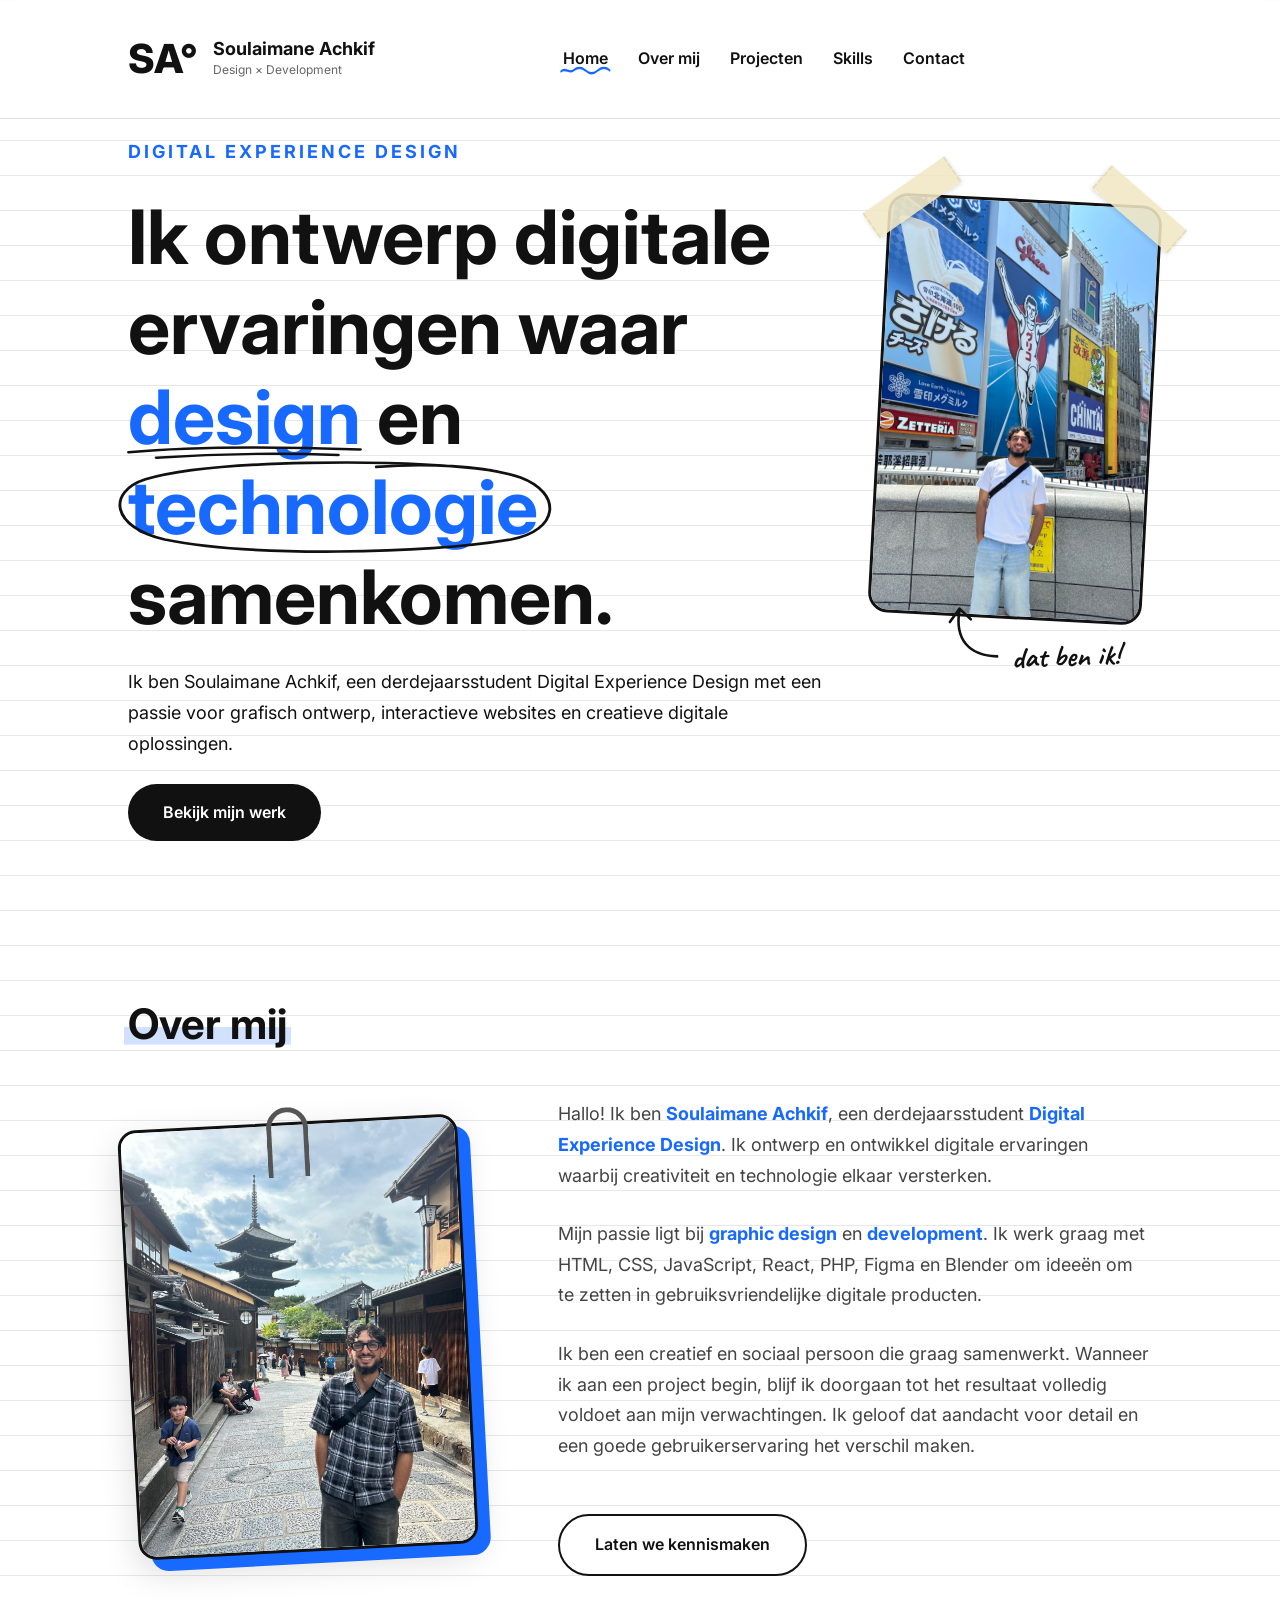
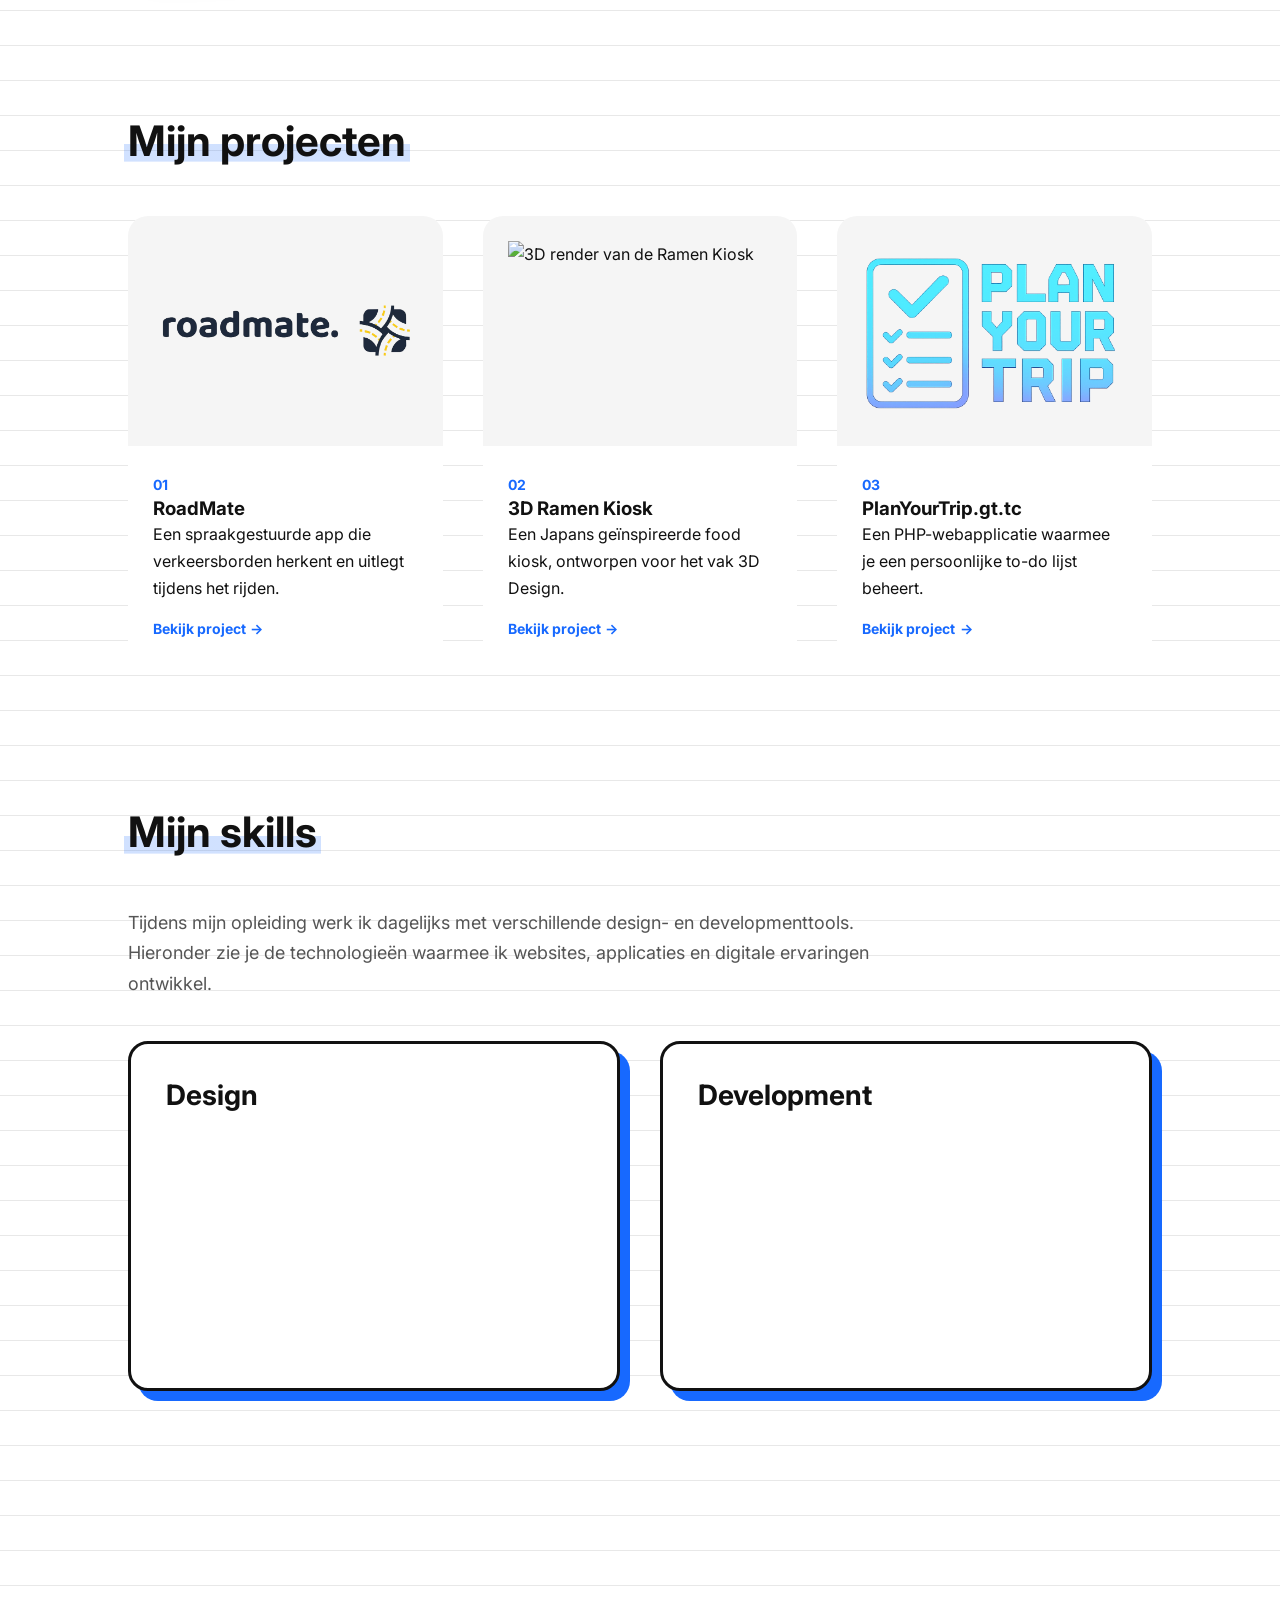
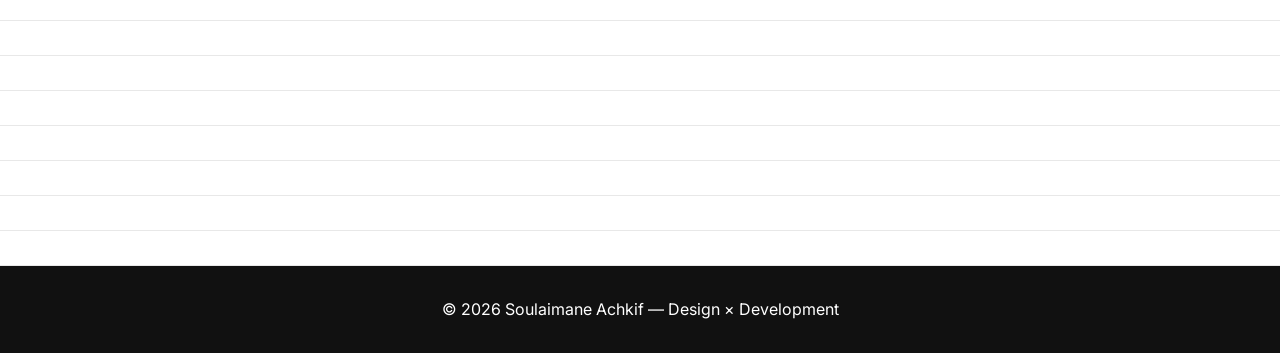
==== commit ca69c37a: "update: refine passion description in portfolio" ====
--- a/index.html
+++ b/index.html
@@ -128,8 +128,8 @@
             </p>
 
             <p>
-                Mijn passie ligt bij <strong>graphic design</strong>,
-                <strong>front-end development</strong> en interactieve webapplicaties.
+                Mijn passie ligt bij <strong>graphic design</strong> en
+                <strong>development</strong>.
                 Ik werk graag met HTML, CSS, JavaScript, React, PHP, Figma en Blender
                 om ideeën om te zetten in gebruiksvriendelijke digitale producten.
             </p>
--- a/style.css
+++ b/style.css
@@ -38,6 +38,11 @@
 
 
 body{
+
+    /* niets mag breder zijn dan het scherm (anders kan je op gsm opzij
+       schuiven en lijkt de navigatie te verdwijnen). 'clip' i.p.v. 'hidden'
+       zodat de sticky navigatie blijft werken */
+    overflow-x:clip;
 
     font-family:'Inter', sans-serif;
     color:#111;
@@ -2511,6 +2516,19 @@
 
     /* --- hamburger aan, volledig menu uit --- */
 
+    /* geen blur-filter op mobiel: een filter maakt van de nav het
+       referentiekader voor position:fixed, waardoor het uitschuifmenu
+       en de donkere overlay niet meer over het hele scherm lagen */
+
+    nav{
+
+        backdrop-filter:none;
+        -webkit-backdrop-filter:none;
+
+        background:rgba(255,255,255,.97);
+
+    }
+
     .hamburger{
 
         display:flex;
@@ -2527,6 +2545,7 @@
         width:70%;
         max-width:340px;
         height:100vh;
+        height:100dvh;
 
         margin:0;
         padding:100px 40px;
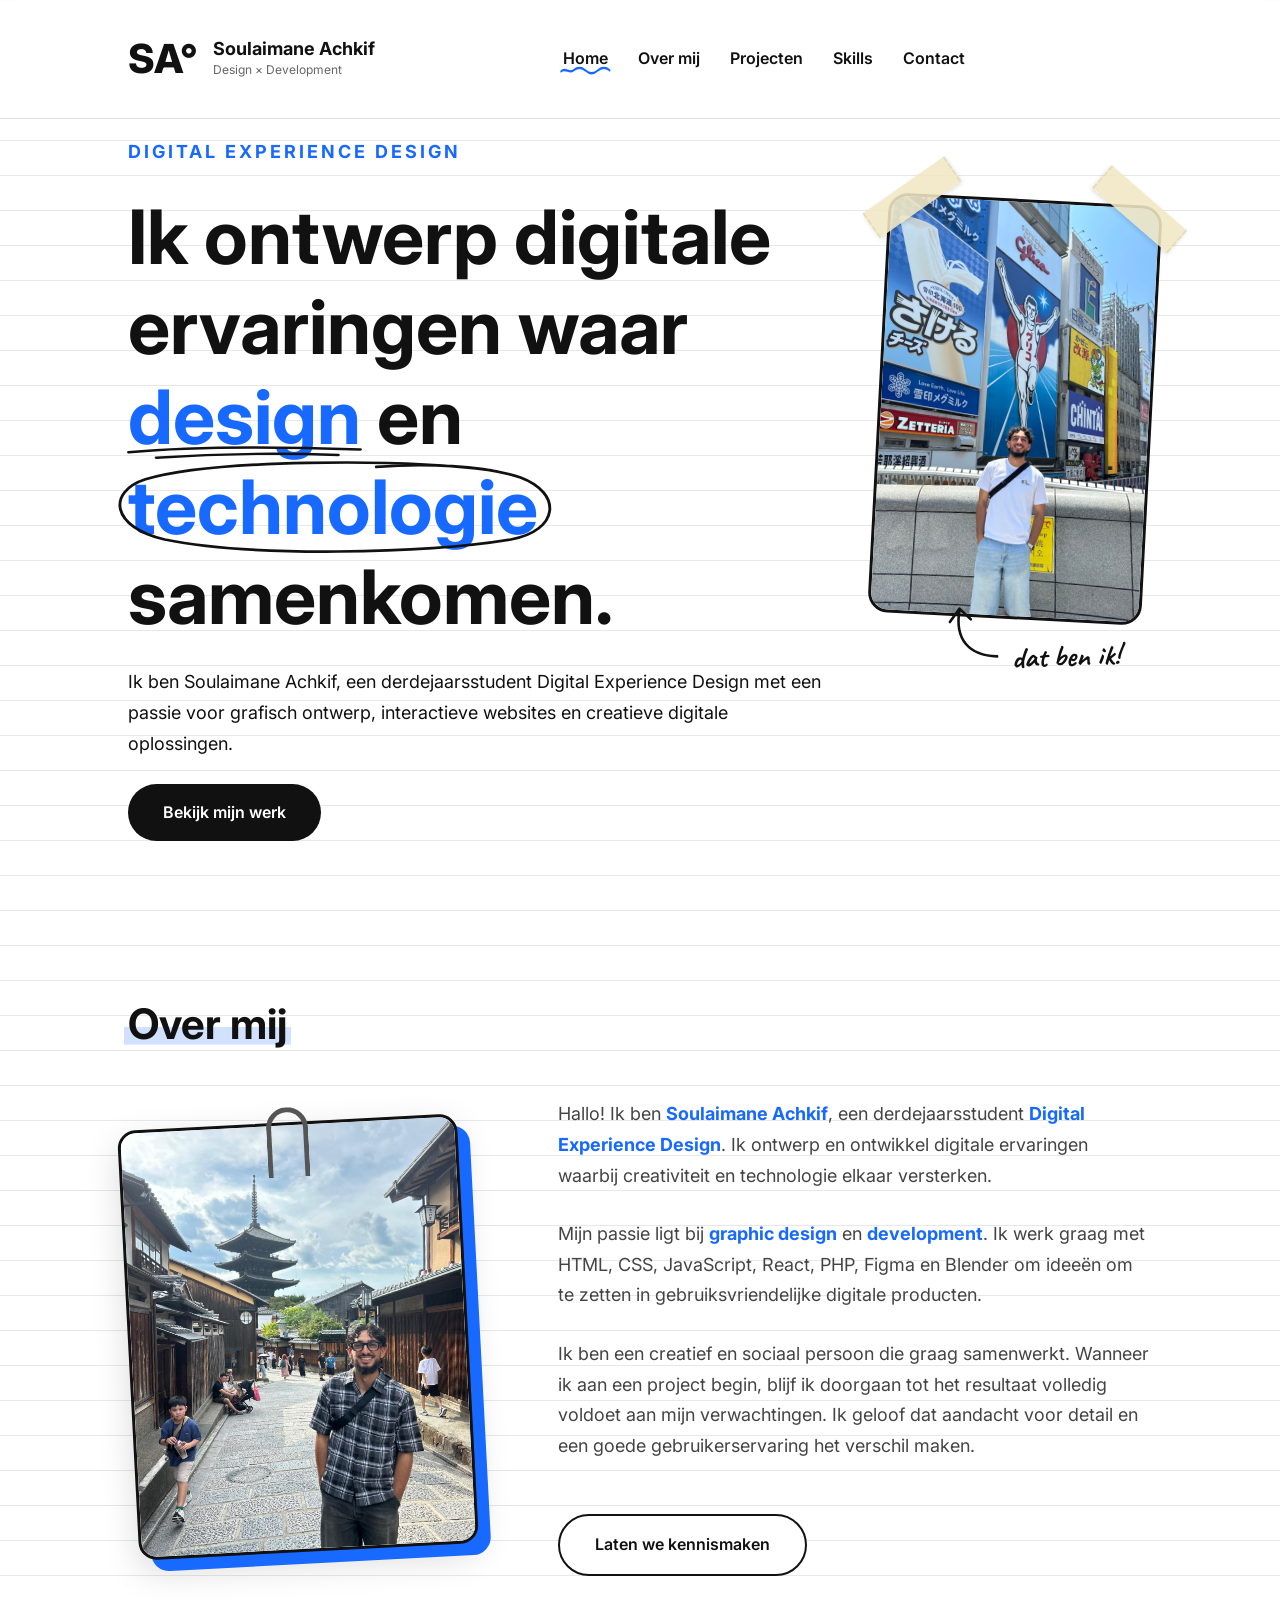
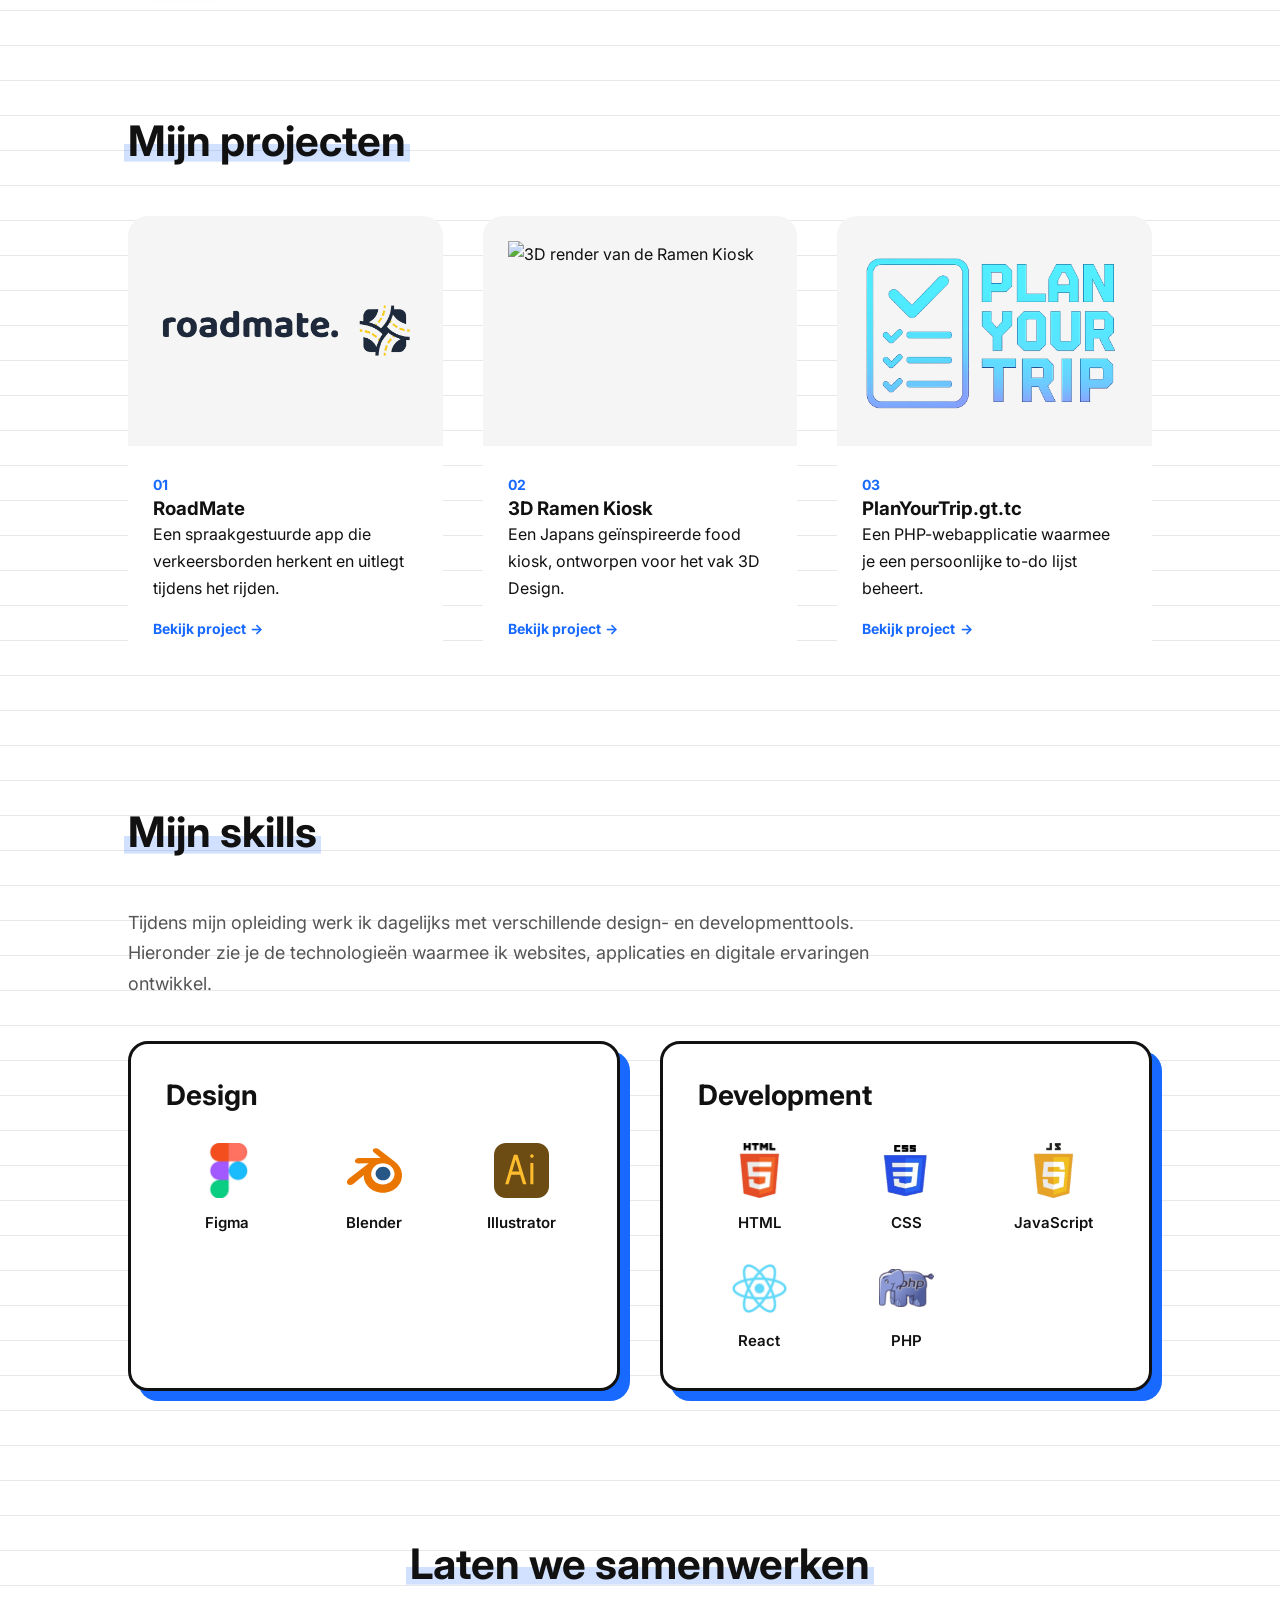
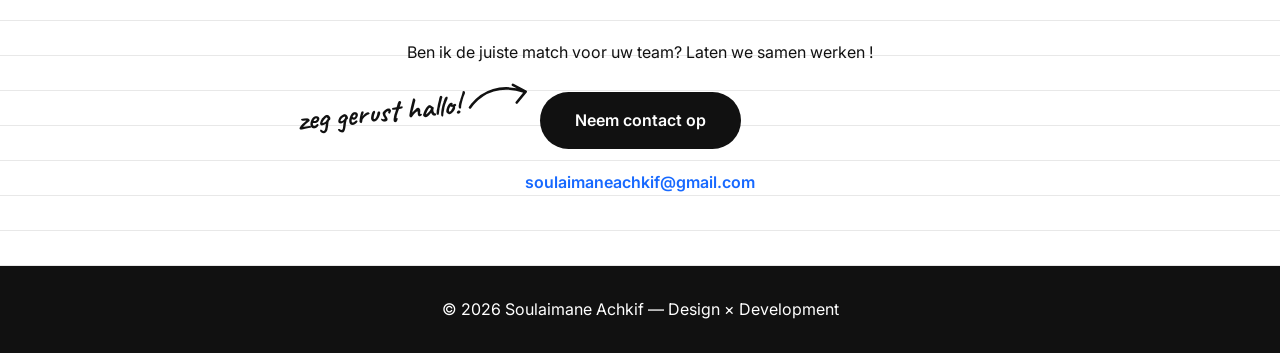
==== commit d3af4849: "add: integrate Contentsquare tracking script in project HTML files" ====
--- a/index.html
+++ b/index.html
@@ -13,6 +13,8 @@
 <link rel="stylesheet" href="style.css">
 
 
+<!-- Contentsquare tracking -->
+<script defer src="https://t.contentsquare.net/uxa/fad1ed898991e.js"></script>
 </head>
 
 
